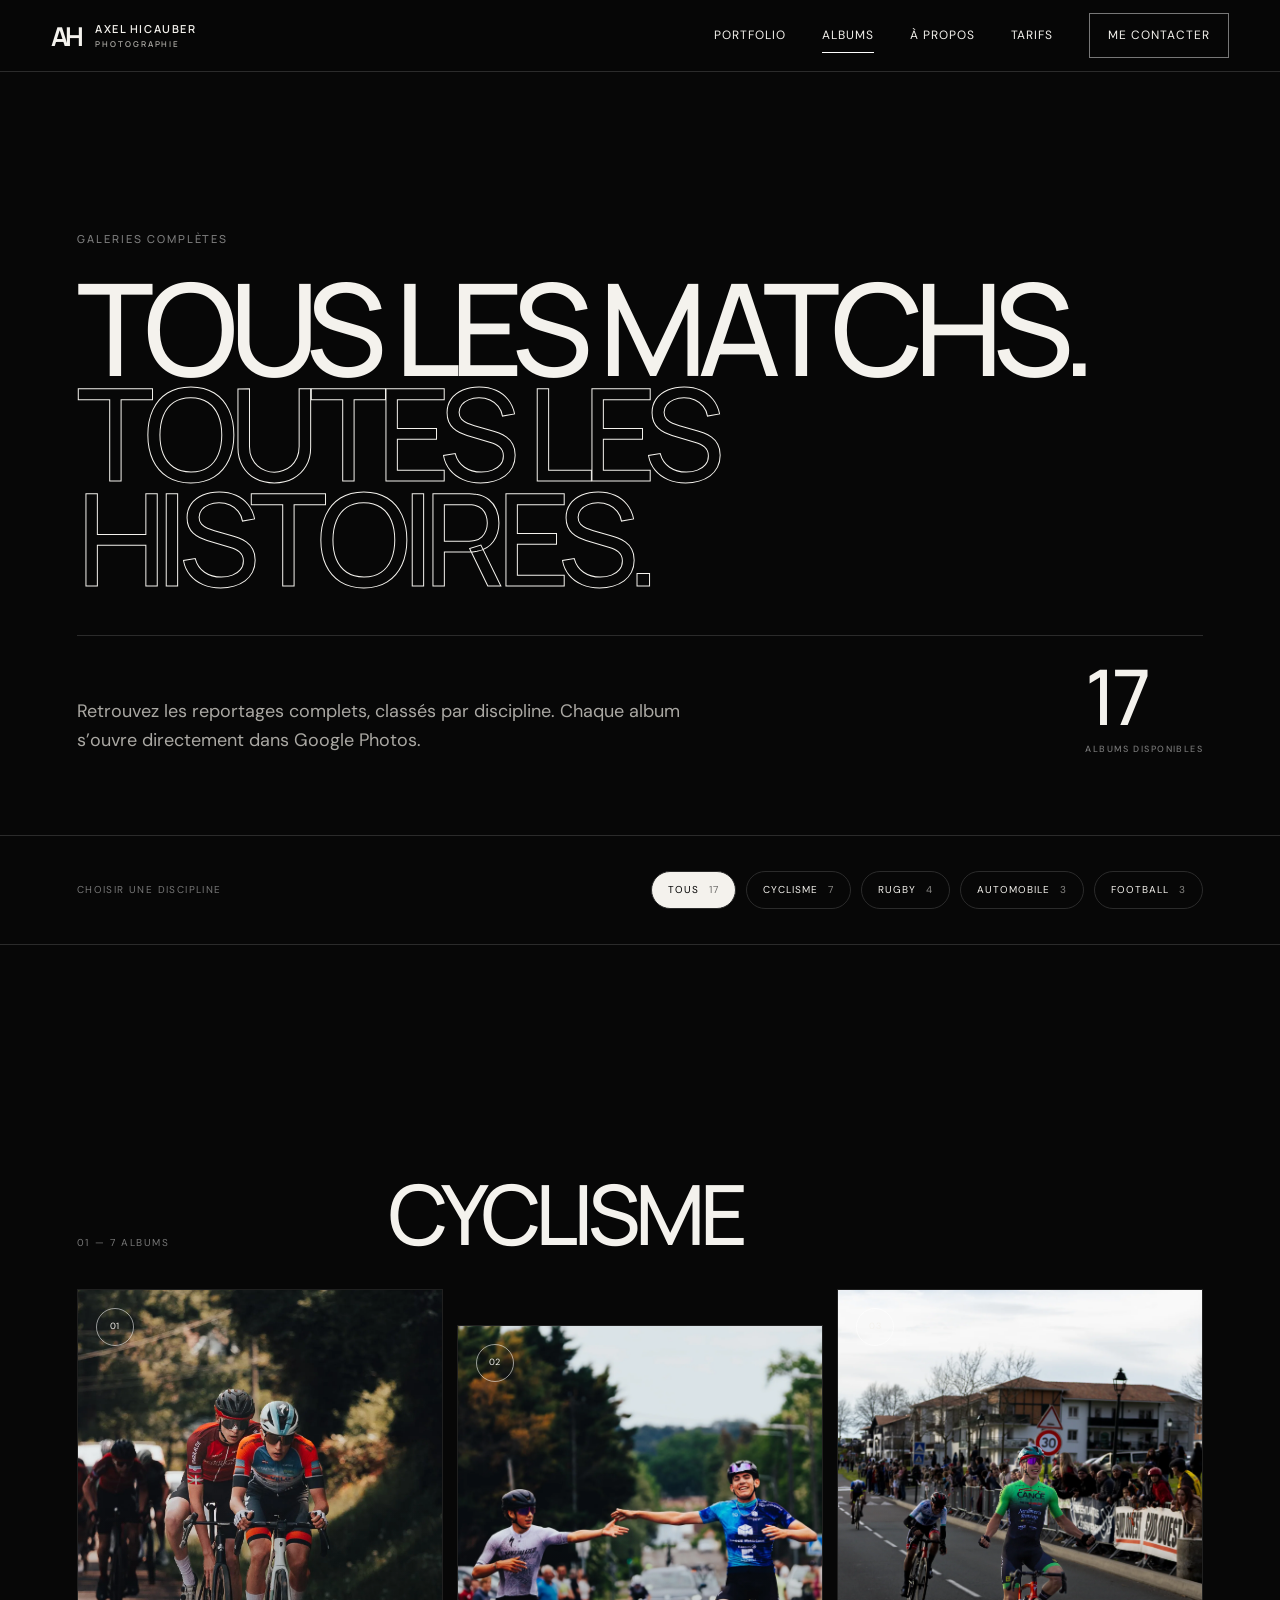
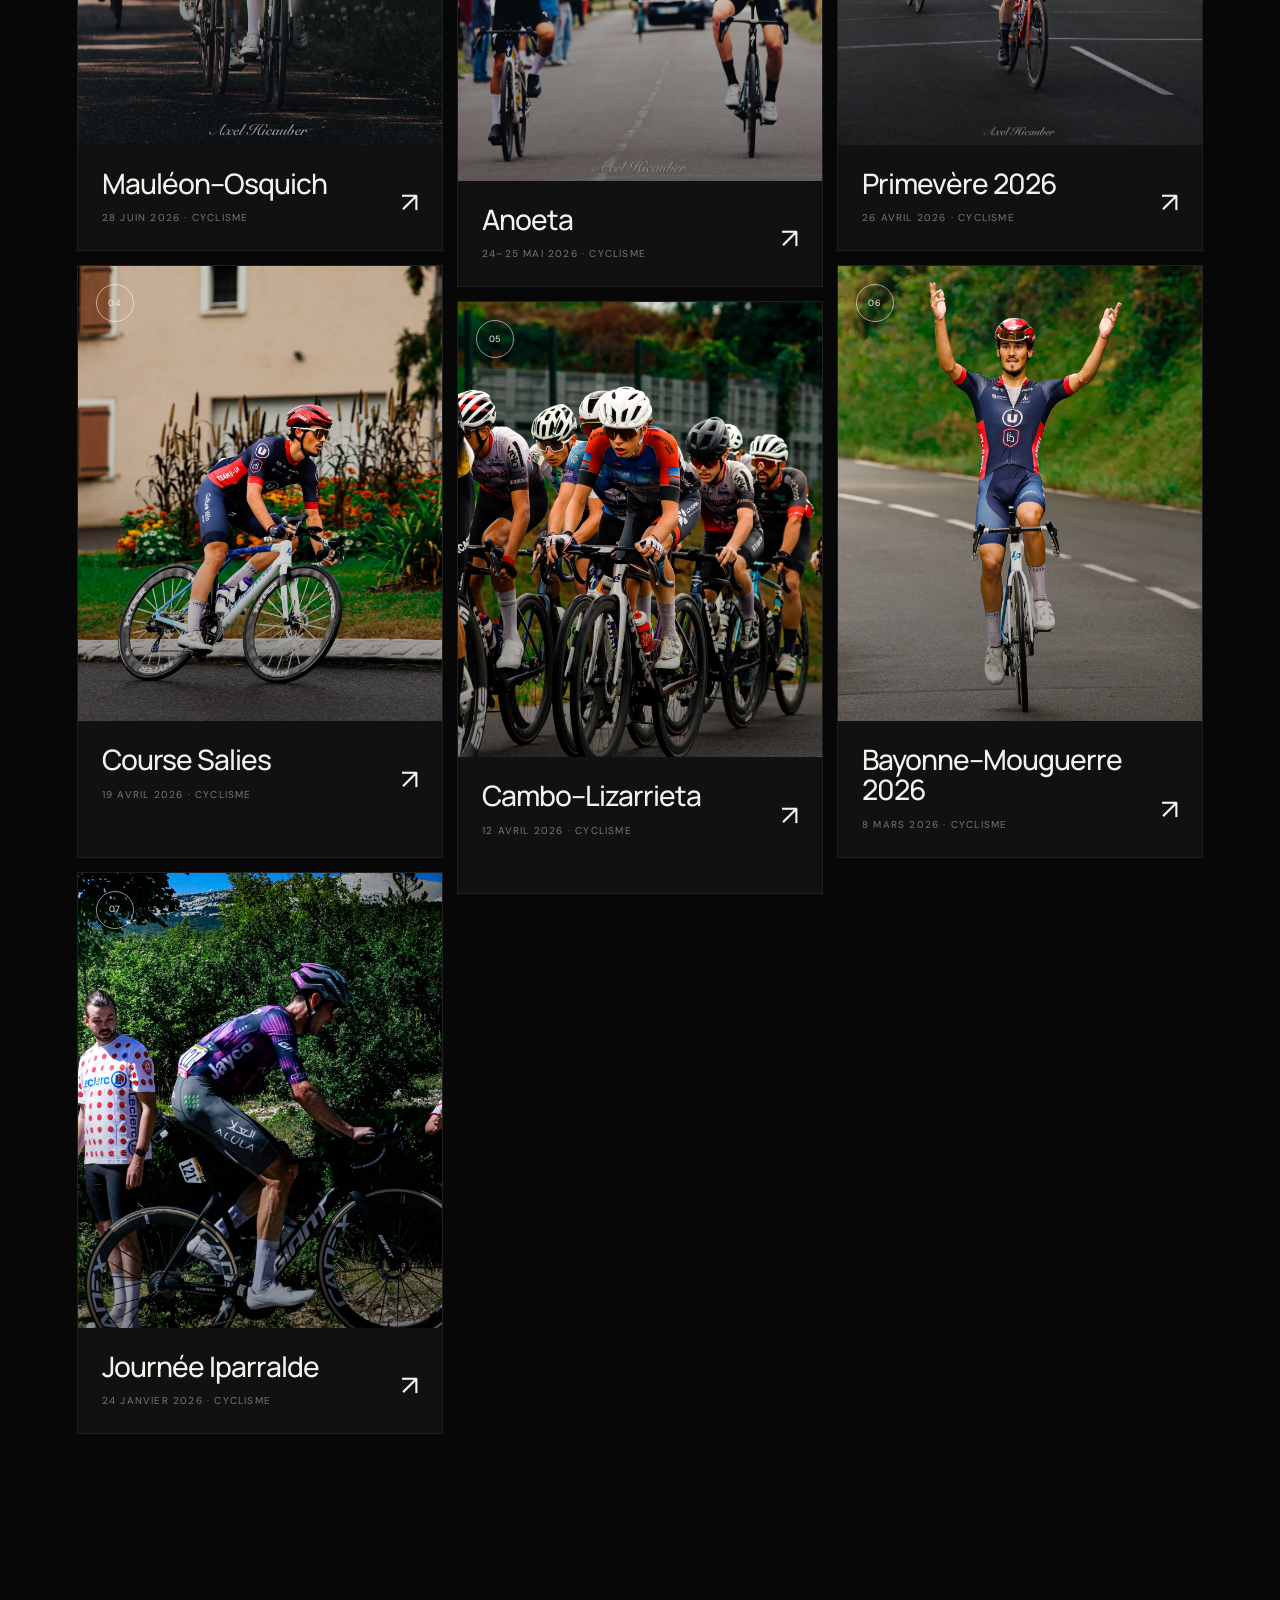
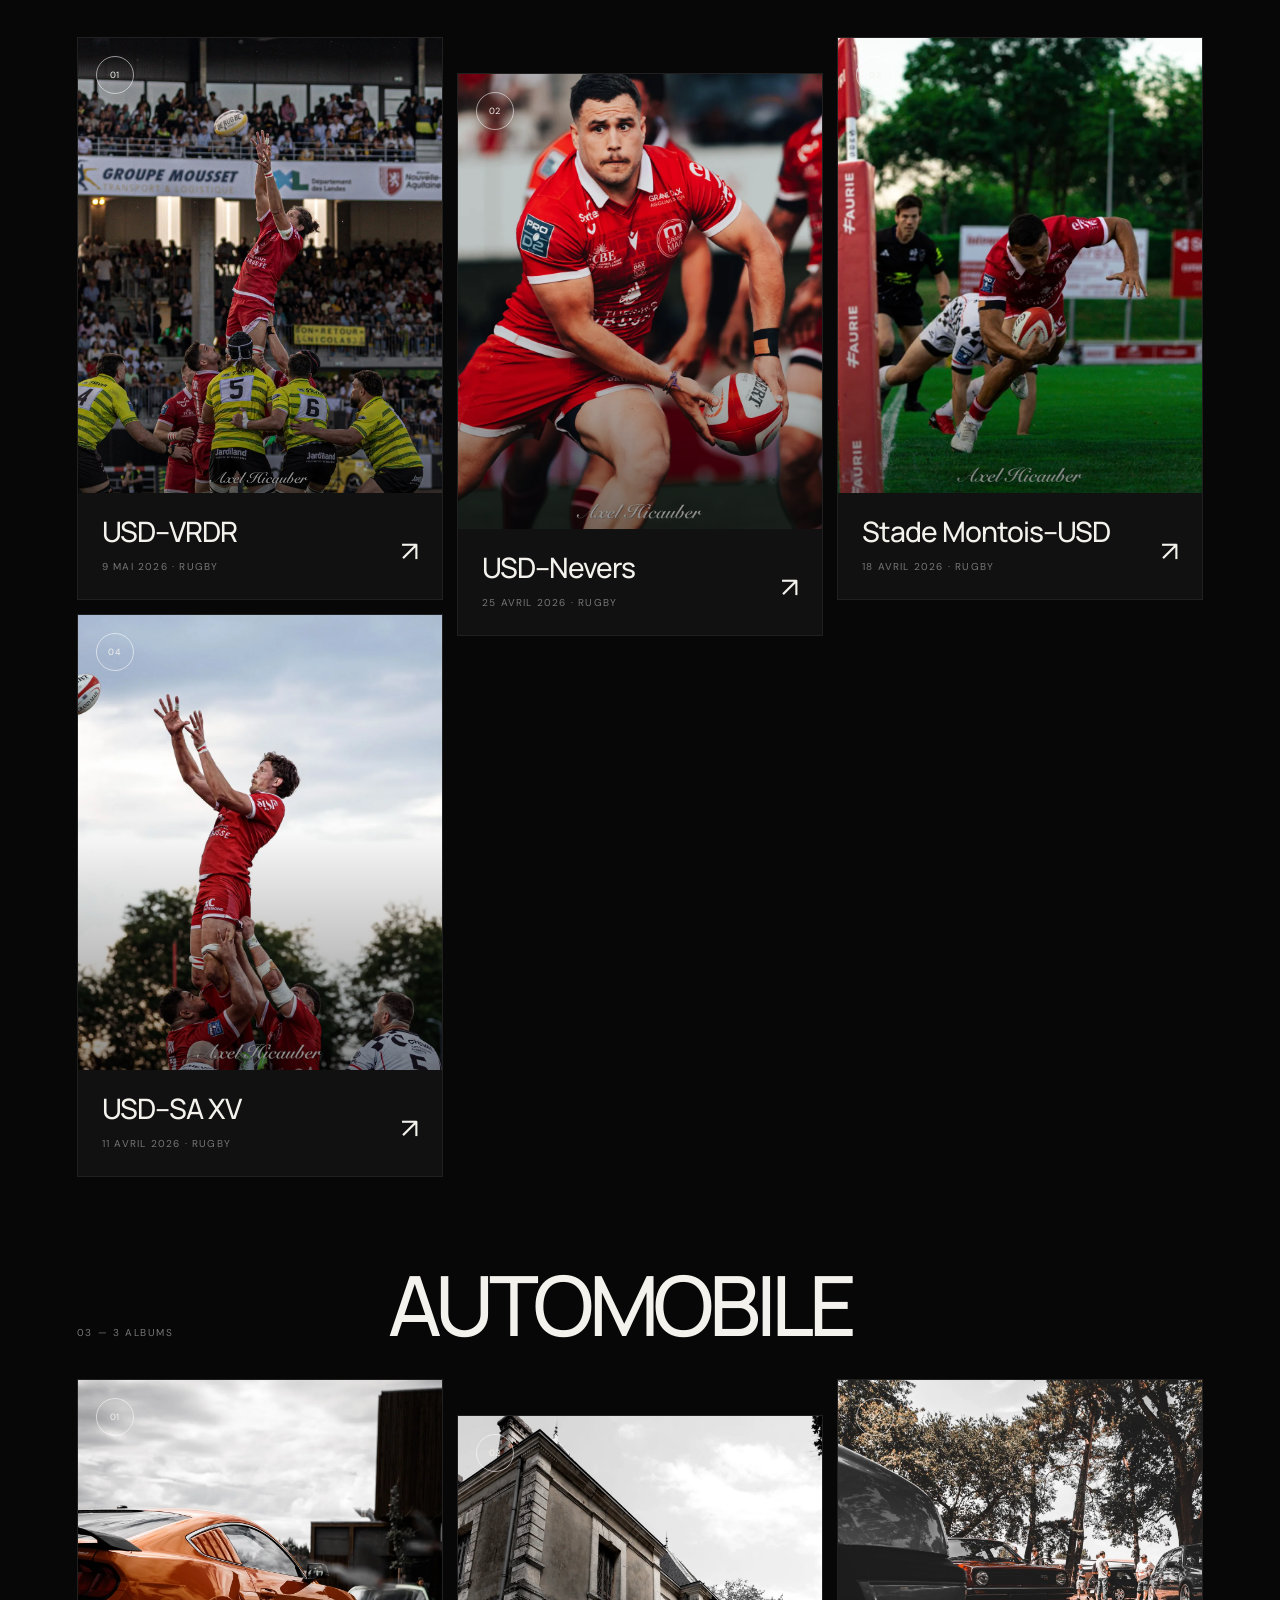
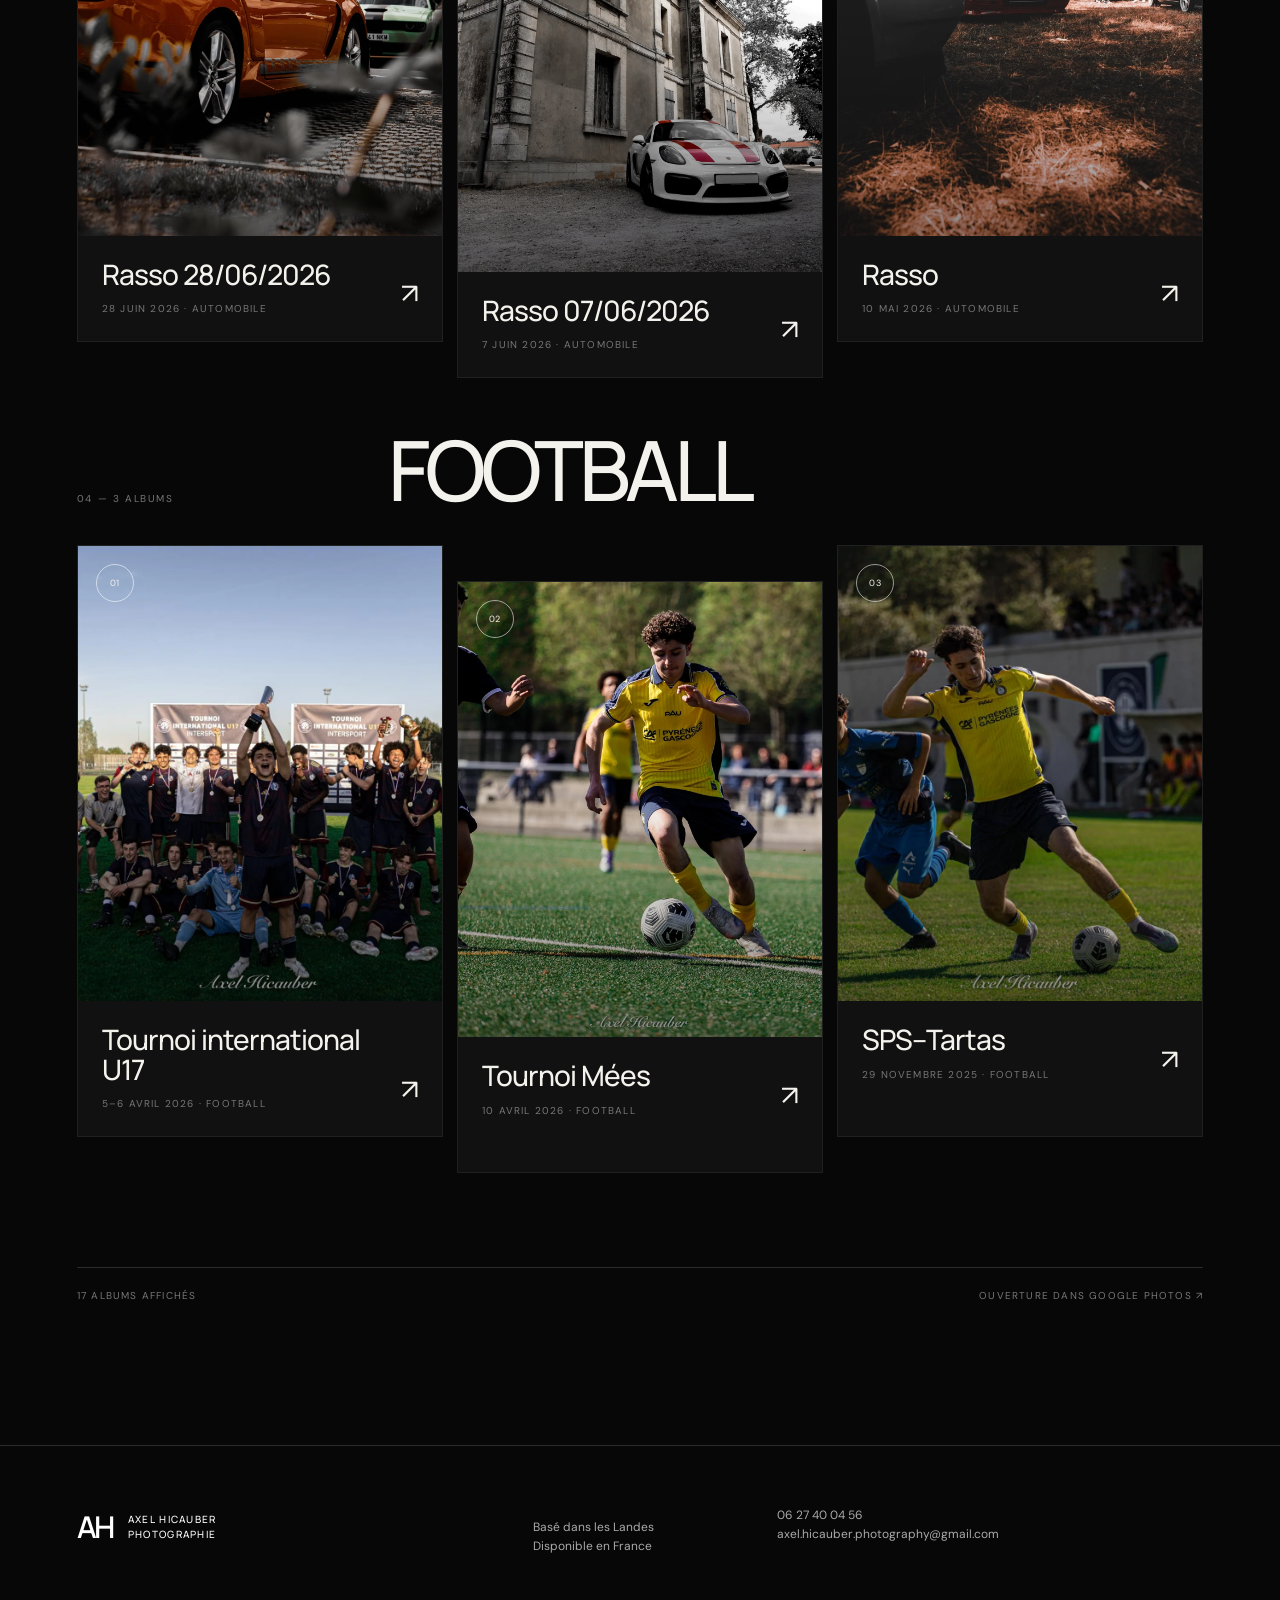
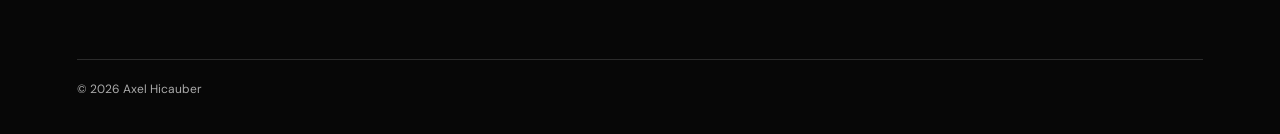
==== albums.html @ 161cf72f "main" ====
<!doctype html><html lang="fr"><head><meta charset="utf-8"><meta name="viewport" content="width=device-width,initial-scale=1"><meta name="description" content="Retrouvez les albums photo sportifs d’Axel Hicauber : cyclisme, rugby, football et automobile."><meta name="theme-color" content="#070707"><title>Albums — Axel Hicauber</title><link rel="preconnect" href="https://fonts.googleapis.com"><link rel="preconnect" href="https://fonts.gstatic.com" crossorigin><link href="https://fonts.googleapis.com/css2?family=DM+Sans:wght@400;500;600&family=Manrope:wght@400;500;600;700&display=swap" rel="stylesheet"><link rel="stylesheet" href="assets/css/style.css"><link rel="stylesheet" href="assets/css/albums.css"><script src="assets/js/main.js" defer></script></head><body><a class="skip-link" href="#main">Aller au contenu</a><header class="site-header solid" data-header><a class="brand" href="index.html" aria-label="Accueil Axel Hicauber"><span class="brand-mark">AH</span><span class="brand-name">Axel Hicauber<small>Photographie</small></span></a><button class="menu-toggle" type="button" aria-expanded="false" aria-controls="site-nav" aria-label="Ouvrir le menu"><span></span><span></span></button><nav id="site-nav" class="site-nav" aria-label="Navigation principale"><a href="index.html">Portfolio</a><a class="active" href="albums.html">Albums</a><a href="apropos.html">À propos</a><a href="tarifs.html">Tarifs</a><a class="nav-cta" href="contact.html">Me contacter</a></nav></header><main id="main" class="inner-page"><header class="albums-hero section"><p class="section-index reveal">Galeries complètes</p><h1 class="reveal">Tous les matchs.<em>Toutes les histoires.</em></h1><div class="albums-hero-bottom reveal"><p>Retrouvez les reportages complets, classés par discipline. Chaque album s’ouvre directement dans Google Photos.</p><div class="albums-total">17<small>albums disponibles</small></div></div></header><section class="album-toolbar section" aria-label="Filtrer les albums"><p>Choisir une discipline</p><div class="album-filters" role="group" aria-label="Sports"><button class="album-filter active" type="button" data-album-filter="all" aria-pressed="true">Tous <span>17</span></button><button class="album-filter" type="button" data-album-filter="cyclisme" aria-pressed="false">Cyclisme <span>7</span></button><button class="album-filter" type="button" data-album-filter="rugby" aria-pressed="false">Rugby <span>4</span></button><button class="album-filter" type="button" data-album-filter="automobile" aria-pressed="false">Automobile <span>3</span></button><button class="album-filter" type="button" data-album-filter="football" aria-pressed="false">Football <span>3</span></button></div></section><div class="section"><section class="album-sport-section" data-album-sport="cyclisme"><header class="album-section-head reveal"><p>01 — 7 albums</p><h2>Cyclisme</h2></header><div class="album-grid"><article class="album-card reveal"><a href="https://photos.app.goo.gl/sw63eHxvZ3jeaWD29" target="_blank" rel="noopener"><div class="album-cover"><img src="assets/images/cyclisme-echappee.webp" alt="Album Mauléon–Osquich" loading="lazy"><span class="album-index">01</span></div><div class="album-content"><div><h3>Mauléon–Osquich</h3><p>28 juin 2026 · Cyclisme</p></div><span class="album-arrow">↗</span></div></a></article><article class="album-card reveal"><a href="https://photos.app.goo.gl/3EftUAM7DSGrq9yJ8" target="_blank" rel="noopener"><div class="album-cover"><img src="assets/images/cyclisme-complicite.webp" alt="Album Anoeta" loading="lazy"><span class="album-index">02</span></div><div class="album-content"><div><h3>Anoeta</h3><p>24–25 mai 2026 · Cyclisme</p></div><span class="album-arrow">↗</span></div></a></article><article class="album-card reveal"><a href="https://photos.app.goo.gl/xz4vmAQBtPtGg1SYA" target="_blank" rel="noopener"><div class="album-cover"><img src="assets/images/cyclisme-victoire.webp" alt="Album Primevère 2026" loading="lazy"><span class="album-index">03</span></div><div class="album-content"><div><h3>Primevère 2026</h3><p>26 avril 2026 · Cyclisme</p></div><span class="album-arrow">↗</span></div></a></article><article class="album-card reveal"><a href="https://photos.app.goo.gl/DNFUiRymXjxx9Dkv9" target="_blank" rel="noopener"><div class="album-cover"><img src="assets/images/cyclisme-course.webp" alt="Album Course Salies" loading="lazy"><span class="album-index">04</span></div><div class="album-content"><div><h3>Course Salies</h3><p>19 avril 2026 · Cyclisme</p></div><span class="album-arrow">↗</span></div></a></article><article class="album-card reveal"><a href="https://photos.app.goo.gl/UQDjJTgS1fLnC4eP8" target="_blank" rel="noopener"><div class="album-cover"><img src="assets/images/cyclisme-peloton.webp" alt="Album Cambo–Lizarrieta" loading="lazy"><span class="album-index">05</span></div><div class="album-content"><div><h3>Cambo–Lizarrieta</h3><p>12 avril 2026 · Cyclisme</p></div><span class="album-arrow">↗</span></div></a></article><article class="album-card reveal"><a href="https://photos.app.goo.gl/VsPYFTEBZU9SSQBHA" target="_blank" rel="noopener"><div class="album-cover"><img src="assets/images/cyclisme-victoire-bras.webp" alt="Album Bayonne–Mouguerre 2026" loading="lazy"><span class="album-index">06</span></div><div class="album-content"><div><h3>Bayonne–Mouguerre 2026</h3><p>8 mars 2026 · Cyclisme</p></div><span class="album-arrow">↗</span></div></a></article><article class="album-card reveal"><a href="https://photos.app.goo.gl/oA83Du4FWE8VG52h8" target="_blank" rel="noopener"><div class="album-cover"><img src="assets/images/cyclisme-ventoux.webp" alt="Album Journée Iparralde" loading="lazy"><span class="album-index">07</span></div><div class="album-content"><div><h3>Journée Iparralde</h3><p>24 janvier 2026 · Cyclisme</p></div><span class="album-arrow">↗</span></div></a></article></div></section><section class="album-sport-section" data-album-sport="rugby"><header class="album-section-head reveal"><p>02 — 4 albums</p><h2>Rugby</h2></header><div class="album-grid"><article class="album-card reveal"><a href="https://photos.app.goo.gl/o8boXst3J7fLovB98" target="_blank" rel="noopener"><div class="album-cover"><img src="assets/images/rugby-touche.webp" alt="Album USD–VRDR" loading="lazy"><span class="album-index">01</span></div><div class="album-content"><div><h3>USD–VRDR</h3><p>9 mai 2026 · Rugby</p></div><span class="album-arrow">↗</span></div></a></article><article class="album-card reveal"><a href="https://photos.app.goo.gl/aN82Y6XgFVeFcaPW7" target="_blank" rel="noopener"><div class="album-cover"><img src="assets/images/rugby-passe.webp" alt="Album USD–Nevers" loading="lazy"><span class="album-index">02</span></div><div class="album-content"><div><h3>USD–Nevers</h3><p>25 avril 2026 · Rugby</p></div><span class="album-arrow">↗</span></div></a></article><article class="album-card reveal"><a href="https://photos.app.goo.gl/taddFqppnfniZa5o6" target="_blank" rel="noopener"><div class="album-cover"><img src="assets/images/rugby-essai.webp" alt="Album Stade Montois–USD" loading="lazy"><span class="album-index">03</span></div><div class="album-content"><div><h3>Stade Montois–USD</h3><p>18 avril 2026 · Rugby</p></div><span class="album-arrow">↗</span></div></a></article><article class="album-card reveal"><a href="https://photos.app.goo.gl/xJnZcmpLmD2WcS4c6" target="_blank" rel="noopener"><div class="album-cover"><img src="assets/images/rugby-touche-ciel.webp" alt="Album USD–SA XV" loading="lazy"><span class="album-index">04</span></div><div class="album-content"><div><h3>USD–SA XV</h3><p>11 avril 2026 · Rugby</p></div><span class="album-arrow">↗</span></div></a></article></div></section><section class="album-sport-section" data-album-sport="automobile"><header class="album-section-head reveal"><p>03 — 3 albums</p><h2>Automobile</h2></header><div class="album-grid"><article class="album-card reveal"><a href="https://photos.app.goo.gl/5XfQXm8oMTWAhWSN8" target="_blank" rel="noopener"><div class="album-cover"><img src="assets/images/auto-mustang-orange.webp" alt="Album Rasso 28/06/2026" loading="lazy"><span class="album-index">01</span></div><div class="album-content"><div><h3>Rasso 28/06/2026</h3><p>28 juin 2026 · Automobile</p></div><span class="album-arrow">↗</span></div></a></article><article class="album-card reveal"><a href="https://photos.app.goo.gl/jwNSJVU5pT7h7iUJ9" target="_blank" rel="noopener"><div class="album-cover"><img src="assets/images/auto-porsche-architecture.webp" alt="Album Rasso 07/06/2026" loading="lazy"><span class="album-index">02</span></div><div class="album-content"><div><h3>Rasso 07/06/2026</h3><p>7 juin 2026 · Automobile</p></div><span class="album-arrow">↗</span></div></a></article><article class="album-card reveal"><a href="https://photos.app.goo.gl/6zja2U3WjKBpDMvw8" target="_blank" rel="noopener"><div class="album-cover"><img src="assets/images/auto-rassemblement.webp" alt="Album Rasso" loading="lazy"><span class="album-index">03</span></div><div class="album-content"><div><h3>Rasso</h3><p>10 mai 2026 · Automobile</p></div><span class="album-arrow">↗</span></div></a></article></div></section><section class="album-sport-section" data-album-sport="football"><header class="album-section-head reveal"><p>04 — 3 albums</p><h2>Football</h2></header><div class="album-grid"><article class="album-card reveal"><a href="https://photos.app.goo.gl/pqy9QkvzdyrrbhAp8" target="_blank" rel="noopener"><div class="album-cover"><img src="assets/images/football-victoire-equipe.webp" alt="Album Tournoi international U17" loading="lazy"><span class="album-index">01</span></div><div class="album-content"><div><h3>Tournoi international U17</h3><p>5–6 avril 2026 · Football</p></div><span class="album-arrow">↗</span></div></a></article><article class="album-card reveal"><a href="https://photos.app.goo.gl/UUEAoyKAG7qC2mMTA" target="_blank" rel="noopener"><div class="album-cover"><img src="assets/images/football-dribble.webp" alt="Album Tournoi Mées" loading="lazy"><span class="album-index">02</span></div><div class="album-content"><div><h3>Tournoi Mées</h3><p>10 avril 2026 · Football</p></div><span class="album-arrow">↗</span></div></a></article><article class="album-card reveal"><a href="https://photos.app.goo.gl/RgNBS5cDc8A5aJXq6" target="_blank" rel="noopener"><div class="album-cover"><img src="assets/images/football-duel.webp" alt="Album SPS–Tartas" loading="lazy"><span class="album-index">03</span></div><div class="album-content"><div><h3>SPS–Tartas</h3><p>29 novembre 2025 · Football</p></div><span class="album-arrow">↗</span></div></a></article></div></section><div class="albums-note"><span data-album-count>17 albums affichés</span><span>Ouverture dans Google Photos ↗</span></div></div></main><footer class="site-footer"><div class="footer-brand">AH<span>Axel Hicauber<br>Photographie</span></div><div><p>Basé dans les Landes<br>Disponible en France</p></div><div><a href="tel:+33627400456">06 27 40 04 56</a><a href="mailto:axel.hicauber.photography@gmail.com">axel.hicauber.photography@gmail.com</a></div><p class="copyright">© <span data-year></span> Axel Hicauber</p></footer><script>(()=>{const filters=[...document.querySelectorAll('[data-album-filter]')],sections=[...document.querySelectorAll('[data-album-sport]')],count=document.querySelector('[data-album-count]'),totals={all:17,cyclisme:7,rugby:4,automobile:3,football:3};filters.forEach(button=>button.addEventListener('click',()=>{const sport=button.dataset.albumFilter;filters.forEach(item=>{const active=item===button;item.classList.toggle('active',active);item.setAttribute('aria-pressed',String(active))});sections.forEach(section=>{section.hidden=sport!=='all'&&section.dataset.albumSport!==sport});count.textContent=totals[sport]+' album'+(totals[sport]>1?'s':'')+' affiché'+(totals[sport]>1?'s':'')}))})()</script></body></html>
---- assets/css/style.css ----
:root{--black:#070707;--panel:#111;--white:#f4f2ed;--muted:#aaa8a3;--line:#2b2b2b;--red:#e62c25;--ease:cubic-bezier(.2,.75,.2,1)}*{box-sizing:border-box}html{scroll-behavior:smooth}body{margin:0;background:var(--black);color:var(--white);font:15px/1.6 "DM Sans",Arial,sans-serif;-webkit-font-smoothing:antialiased}body.menu-open{overflow:hidden}img{display:block;width:100%}a{color:inherit;text-decoration:none}button,input,textarea,select{font:inherit}button{color:inherit}.skip-link{position:fixed;top:-100px;left:20px;z-index:200;background:#fff;color:#000;padding:10px 15px}.skip-link:focus{top:15px}.site-header{position:fixed;z-index:100;top:0;left:0;width:100%;height:92px;padding:0 clamp(24px,4vw,72px);display:flex;align-items:center;justify-content:space-between;border-bottom:1px solid transparent;transition:.4s var(--ease)}.site-header.scrolled,.site-header.solid{height:72px;background:rgba(7,7,7,.9);border-color:var(--line);backdrop-filter:blur(16px)}.brand{display:flex;align-items:center;gap:14px;position:relative;z-index:102}.brand-mark{font:700 26px/1 "Manrope",Arial;letter-spacing:-3px}.brand-name{font:600 11px/1.1 "Manrope",Arial;letter-spacing:.14em;text-transform:uppercase}.brand-name small{display:block;color:var(--muted);font-size:8px;letter-spacing:.24em;margin-top:5px}.site-nav{display:flex;align-items:center;gap:36px}.site-nav a{font-size:12px;letter-spacing:.08em;text-transform:uppercase;position:relative}.site-nav a:not(.nav-cta):after{content:"";position:absolute;left:0;right:100%;bottom:-8px;height:1px;background:#fff;transition:.3s}.site-nav a:hover:after,.site-nav a.active:after{right:0}.nav-cta{border:1px solid #777;padding:12px 18px;transition:.3s}.nav-cta:hover{background:var(--white);color:#000;border-color:var(--white)}.menu-toggle{display:none;border:0;background:none;width:34px;height:34px;padding:5px;position:relative;z-index:102}.menu-toggle span{display:block;width:24px;height:1px;background:#fff;margin:7px 0;transition:.3s}.hero{height:100svh;min-height:680px;position:relative;overflow:hidden}.hero-media,.statement>img{position:absolute;inset:0;height:100%;object-fit:cover}.hero-media{object-position:center 38%;animation:heroZoom 12s var(--ease) both}@keyframes heroZoom{from{transform:scale(1.05)}to{transform:scale(1)}}.hero-shade{position:absolute;inset:0;background:linear-gradient(90deg,rgba(0,0,0,.76),rgba(0,0,0,.08) 72%),linear-gradient(0deg,rgba(0,0,0,.72),transparent 55%)}.hero-content{position:relative;z-index:2;height:100%;max-width:1600px;margin:auto;padding:24vh clamp(24px,6vw,100px) 8vh;display:flex;flex-direction:column}.eyebrow,.section-index{font:500 11px/1.2 "Manrope",Arial;letter-spacing:.18em;text-transform:uppercase}.eyebrow{color:#ddd}.hero h1,.page-hero h1,.contact-intro h1{font:500 clamp(58px,8.5vw,138px)/.84 "Manrope",Arial;letter-spacing:-.07em;margin:32px 0 0;text-transform:uppercase}h1 em{font-style:normal;color:transparent;-webkit-text-stroke:1px var(--white)}.hero-bottom{display:flex;justify-content:space-between;align-items:flex-end;margin-top:auto;border-top:1px solid rgba(255,255,255,.4);padding-top:18px}.hero-bottom p{margin:0;font-size:12px;letter-spacing:.1em;text-transform:uppercase}.text-link{font-size:12px;text-transform:uppercase;letter-spacing:.1em}.text-link span{font-size:20px;margin-left:14px}.scroll-cue{position:absolute;z-index:2;right:clamp(24px,4vw,72px);bottom:36px;writing-mode:vertical-rl;font-size:9px;letter-spacing:.18em;text-transform:uppercase;display:flex;gap:10px;align-items:center}.scroll-cue span{width:1px;height:48px;background:#fff}.section{padding:clamp(90px,11vw,180px) clamp(24px,6vw,100px);max-width:1800px;margin:0 auto}.section-index{color:#7d7d7d;margin:0}.intro{display:grid;grid-template-columns:1fr 3fr;gap:50px}.intro-copy{max-width:1050px}.display{font:500 clamp(42px,6.5vw,100px)/.98 "Manrope",Arial;letter-spacing:-.06em;margin:0}.lead{font-size:clamp(18px,2vw,28px);line-height:1.4;color:#c4c2bd;max-width:780px}.intro .lead{margin:55px 0 0 35%}.portfolio{padding-top:60px}.section-head{display:flex;justify-content:space-between;align-items:flex-end;margin-bottom:70px}.section-head .display{margin-top:25px}.filters{display:flex;gap:10px;flex-wrap:wrap;justify-content:flex-end}.filter{border:1px solid var(--line);background:transparent;padding:10px 16px;border-radius:50px;font-size:11px;text-transform:uppercase;letter-spacing:.1em;cursor:pointer;transition:.3s}.filter small{opacity:.55;margin-left:6px}.filter:hover,.filter.active{background:var(--white);color:#000}.gallery-grid{display:grid;grid-template-columns:repeat(12,1fr);grid-auto-rows:14vw;grid-auto-flow:dense;gap:12px}.gallery-item{grid-column:span 4;grid-row:span 2;position:relative;padding:0;border:0;background:#111;overflow:hidden;cursor:zoom-in;min-height:260px;transition:opacity .35s,transform .5s}.gallery-item.wide{grid-column:span 8}.gallery-item.tall{grid-row:span 3}.gallery-item[hidden]{display:none}.gallery-item img{height:100%;object-fit:cover;transition:transform .8s var(--ease),filter .6s}.gallery-item:hover img{transform:scale(1.035);filter:brightness(.72)}.gallery-caption{position:absolute;left:0;right:0;bottom:0;padding:45px 24px 20px;display:flex;justify-content:space-between;align-items:end;background:linear-gradient(transparent,rgba(0,0,0,.84));opacity:0;transform:translateY(8px);transition:.35s}.gallery-item:hover .gallery-caption{opacity:1;transform:none}.gallery-caption b{font:500 17px "Manrope",Arial}.gallery-caption small{text-transform:uppercase;letter-spacing:.12em}.gallery-count{display:flex;justify-content:space-between;border-top:1px solid var(--line);padding-top:18px;margin-top:32px;color:#777;font-size:11px;text-transform:uppercase;letter-spacing:.12em}.statement{height:90vh;min-height:620px;position:relative;margin-top:80px;display:flex;align-items:flex-end;padding:clamp(24px,7vw,110px)}.statement-overlay{position:absolute;inset:0;background:linear-gradient(0deg,rgba(0,0,0,.8),transparent 70%)}.statement-copy{position:relative}.statement-copy h2{font:500 clamp(48px,7vw,116px)/.94 "Manrope",Arial;letter-spacing:-.06em;margin:20px 0 0}.cta-band{display:flex;justify-content:space-between;align-items:flex-end;gap:50px}.cta-band .display{margin-top:30px}.circle-link{flex:0 0 clamp(170px,16vw,260px);height:clamp(170px,16vw,260px);border:1px solid #4a4a4a;border-radius:50%;display:flex;justify-content:center;align-items:center;gap:24px;font-size:12px;text-transform:uppercase;letter-spacing:.12em;transition:.5s var(--ease)}.circle-link b{font-size:25px;font-weight:400}.circle-link:hover{background:var(--red);border-color:var(--red);transform:rotate(5deg)}.site-footer{border-top:1px solid var(--line);padding:60px clamp(24px,6vw,100px) 35px;display:grid;grid-template-columns:2fr 1fr 2fr;gap:30px;align-items:start;color:#aaa;font-size:12px}.footer-brand{font:600 30px "Manrope",Arial;color:#fff;display:flex;gap:16px;align-items:center;letter-spacing:-3px}.footer-brand span{font:500 10px/1.5 "Manrope",Arial;letter-spacing:.13em;text-transform:uppercase}.site-footer div:nth-child(3){display:flex;flex-direction:column;align-items:flex-start}.site-footer a:hover{color:#fff}.copyright{grid-column:1/-1;margin:60px 0 0;padding-top:20px;border-top:1px solid var(--line)}.lightbox{position:fixed;inset:0;width:100%;height:100%;max-width:none;max-height:none;border:0;padding:0;background:rgba(0,0,0,.97);color:#fff}.lightbox[open]{display:grid;grid-template-columns:80px 1fr 80px;align-items:center}.lightbox::backdrop{background:#000}.lightbox figure{height:100%;margin:0;display:flex;flex-direction:column;justify-content:center;align-items:center;padding:45px 0}.lightbox img{max-width:100%;max-height:calc(100vh - 130px);width:auto;height:auto;object-fit:contain}.lightbox figcaption{width:100%;display:flex;justify-content:space-between;padding-top:14px;font-size:12px}.lightbox figcaption b{font-size:16px}.lightbox-close{position:absolute;top:22px;right:25px;z-index:2;background:none;border:0;font-size:36px;cursor:pointer}.lightbox-nav{background:none;border:0;font-size:30px;cursor:pointer;height:100%}.inner-page{padding-top:72px}.page-hero{padding-top:clamp(130px,15vw,230px);padding-bottom:100px}.page-hero h1,.contact-intro h1{margin-top:35px}.page-intro{font-size:20px;color:var(--muted);max-width:600px;margin:45px 0 0 50%}.about-grid{padding-top:20px;display:grid;grid-template-columns:minmax(300px,.9fr) 1.2fr;gap:clamp(50px,9vw,150px);align-items:center}.about-image{position:relative}.about-image:after{content:"";position:absolute;inset:18px;border:1px solid rgba(255,255,255,.18);border-radius:50%}.about-image img{aspect-ratio:1;object-fit:cover}.about-copy .display{font-size:clamp(38px,5vw,75px);margin:28px 0 48px}.about-copy>p:last-child{color:var(--muted);max-width:670px;font-size:17px}.values{display:grid;grid-template-columns:repeat(3,1fr);gap:1px;background:var(--line);padding:1px;max-width:1600px;margin-bottom:100px}.values article{background:var(--panel);padding:50px 42px;min-height:330px}.values span{color:#777;font-size:11px}.values h3{font:500 32px "Manrope",Arial;margin:80px 0 20px}.values p{color:var(--muted)}.pricing{padding-top:20px;display:grid;grid-template-columns:repeat(3,1fr);gap:12px}.price-card{background:#111;padding:42px;min-height:680px;display:flex;flex-direction:column;border:1px solid #202020}.price-card.featured{background:var(--white);color:#111}.price-card>div{display:flex;justify-content:space-between;color:#777;font-size:11px;text-transform:uppercase;letter-spacing:.12em}.price-card h2{font:500 clamp(30px,3vw,48px)/1.05 "Manrope",Arial;letter-spacing:-.04em;margin:70px 0 55px}.price-card ul{list-style:none;padding:0;margin:0;color:#999}.price-card li{padding:12px 0;border-bottom:1px solid #292929}.price-card.featured ul{color:#555}.price-card.featured li{border-color:#ccc}.price{font:500 20px "Manrope",Arial;margin:auto 0 25px}.price small{font:400 10px "DM Sans",Arial;display:block;color:#777;margin-top:7px;text-transform:uppercase;letter-spacing:.1em}.button{display:flex;justify-content:center;align-items:center;min-height:52px;border:1px solid #444;background:none;color:inherit;text-transform:uppercase;letter-spacing:.12em;font-size:11px;cursor:pointer;transition:.3s}.button:hover,.button.light{background:var(--white);color:#000;border-color:var(--white)}.button.light:hover{background:#111;color:#fff}.faq{max-width:1100px}.faq .section-index{margin-bottom:45px}.faq details{border-top:1px solid var(--line)}.faq details:last-child{border-bottom:1px solid var(--line)}.faq summary{list-style:none;padding:28px 0;cursor:pointer;font:500 18px "Manrope",Arial;display:flex;justify-content:space-between}.faq summary::-webkit-details-marker{display:none}.faq summary span{font-size:24px;transition:.3s}.faq details[open] summary span{transform:rotate(45deg)}.faq details p{color:var(--muted);max-width:680px;padding:0 0 28px;margin:0}.contact-layout{min-height:calc(100vh - 72px);padding-top:clamp(120px,13vw,190px);display:grid;grid-template-columns:1fr 1fr;gap:clamp(50px,8vw,130px)}.contact-intro h1{font-size:clamp(55px,6.5vw,104px)}.contact-intro .lead{font-size:19px;margin:45px 0}.contact-direct{display:flex;gap:50px;flex-wrap:wrap;margin-top:70px}.contact-direct a{font:500 15px "Manrope",Arial}.contact-direct small{display:block;color:#777;font:500 9px "DM Sans",Arial;text-transform:uppercase;letter-spacing:.15em;margin-bottom:8px}.contact-form{padding-top:30px}.field-row{display:grid;grid-template-columns:1fr 1fr;gap:24px}.contact-form label{display:block;font-size:10px;text-transform:uppercase;letter-spacing:.14em;color:#aaa;margin-bottom:28px}.contact-form input,.contact-form textarea,.contact-form select{width:100%;border:0;border-bottom:1px solid #444;background:transparent;color:#fff;border-radius:0;padding:12px 0;outline:0;text-transform:none;letter-spacing:0;transition:.3s}.contact-form textarea{resize:vertical}.contact-form select{appearance:none}.contact-form option{background:#111}.contact-form input:focus,.contact-form textarea:focus,.contact-form select:focus{border-color:#fff}.contact-form .consent{display:flex;align-items:flex-start;gap:12px;text-transform:none;letter-spacing:0;line-height:1.5}.consent input{width:16px;height:16px;flex:none;accent-color:var(--red)}.submit{width:100%;background:var(--red);border-color:var(--red);color:#fff;justify-content:space-between;padding:0 22px}.submit:hover{background:#fff;color:#000}.form-note,.form-status{font-size:11px;color:#777}.form-status{color:#fff}.reveal{opacity:0;transform:translateY(26px);transition:opacity .85s var(--ease),transform .85s var(--ease)}.reveal.visible{opacity:1;transform:none}@media(max-width:1000px){.menu-toggle{display:block}.site-nav{position:fixed;inset:0;background:#080808;display:flex;flex-direction:column;justify-content:center;align-items:flex-start;padding:15vw;gap:30px;transform:translateX(100%);transition:.5s var(--ease)}.site-nav a{font:500 8vw/1 "Manrope",Arial;letter-spacing:-.04em;text-transform:none}.site-nav .nav-cta{border:0;padding:0}.menu-open .site-nav{transform:none}.menu-open .menu-toggle span:first-child{transform:translateY(4px) rotate(45deg)}.menu-open .menu-toggle span:last-child{transform:translateY(-4px) rotate(-45deg)}.gallery-grid{grid-auto-rows:22vw}.intro .lead{margin-left:15%}.pricing{grid-template-columns:1fr}.price-card{min-height:620px}.contact-layout{grid-template-columns:1fr}.contact-intro{max-width:760px}}@media(max-width:700px){.site-header{height:72px}.brand-name{display:none}.hero{min-height:620px}.hero-media{object-position:53% center}.hero-shade{background:linear-gradient(0deg,rgba(0,0,0,.84),rgba(0,0,0,.15) 75%)}.hero-content{padding-top:28vh}.hero h1{font-size:clamp(48px,16vw,78px);line-height:.9}.hero-bottom{align-items:flex-start;gap:20px;flex-direction:column}.scroll-cue{display:none}.section{padding:90px 22px}.intro{grid-template-columns:1fr;gap:35px}.intro .lead{margin:35px 0 0}.section-head{align-items:flex-start;flex-direction:column;gap:35px}.filters{justify-content:flex-start}.filter{padding:9px 12px;font-size:9px}.gallery-grid{grid-template-columns:1fr;grid-auto-rows:auto;gap:10px}.gallery-item,.gallery-item.wide,.gallery-item.tall{grid-column:auto;grid-row:auto;aspect-ratio:4/5;min-height:0}.gallery-item.wide{aspect-ratio:4/3}.gallery-caption{opacity:1;transform:none;padding:40px 16px 15px}.statement{height:75vh;min-height:520px;padding:30px 22px}.statement>img{object-position:62% center}.cta-band{align-items:flex-start;flex-direction:column}.circle-link{align-self:flex-end}.site-footer{grid-template-columns:1fr;gap:28px}.site-footer div:nth-child(3){word-break:break-all}.copyright{margin-top:20px}.lightbox[open]{grid-template-columns:48px 1fr 48px}.lightbox figure{padding:60px 0 35px}.lightbox figcaption{flex-direction:column;gap:4px}.page-hero{padding-top:110px}.page-hero h1,.contact-intro h1{font-size:clamp(48px,14vw,75px);line-height:.92}.page-intro{margin:35px 0 0}.about-grid{grid-template-columns:1fr}.about-copy .display{margin-bottom:30px}.values{grid-template-columns:1fr;margin:0 22px 90px}.values article{min-height:260px}.values h3{margin-top:55px}.pricing{padding-top:0}.price-card{padding:30px 24px;min-height:610px}.field-row{grid-template-columns:1fr}.contact-direct{gap:25px;flex-direction:column}.contact-form{padding-top:0}}@media(prefers-reduced-motion:reduce){html{scroll-behavior:auto}.hero-media{animation:none}.reveal{opacity:1;transform:none;transition:none}}
---- assets/css/albums.css ----
.albums-hero{min-height:72vh;display:flex;flex-direction:column;justify-content:flex-end;padding-top:160px;padding-bottom:80px}.albums-hero h1{font:500 clamp(62px,10vw,156px)/.82 "Manrope",Arial;letter-spacing:-.075em;text-transform:uppercase;margin:30px 0 45px}.albums-hero h1 em{display:block;font-style:normal;color:transparent;-webkit-text-stroke:1px var(--white)}.albums-hero-bottom{display:flex;justify-content:space-between;align-items:end;gap:40px;border-top:1px solid var(--line);padding-top:22px}.albums-hero-bottom p{max-width:620px;margin:0;color:var(--muted);font-size:18px}.albums-total{font:500 clamp(45px,6vw,90px)/1 "Manrope",Arial;letter-spacing:-.06em}.albums-total small{display:block;font:500 9px "DM Sans",Arial;letter-spacing:.16em;text-transform:uppercase;color:#777;margin-top:8px}.album-toolbar{display:flex;justify-content:space-between;align-items:center;gap:30px;padding-top:35px;padding-bottom:35px;border-top:1px solid var(--line);border-bottom:1px solid var(--line)}.album-toolbar p{margin:0;color:#777;font-size:10px;text-transform:uppercase;letter-spacing:.14em}.album-filters{display:flex;gap:10px;flex-wrap:wrap}.album-filter{border:1px solid var(--line);background:transparent;padding:10px 16px;border-radius:50px;font-size:10px;text-transform:uppercase;letter-spacing:.1em;cursor:pointer;transition:.3s}.album-filter span{opacity:.55;margin-left:6px}.album-filter:hover,.album-filter.active{background:var(--white);color:#000}.album-sport-section{padding-top:90px}.album-sport-section[hidden]{display:none}.album-section-head{display:grid;grid-template-columns:1fr 3fr;gap:40px;align-items:end;margin-bottom:38px}.album-section-head p{margin:0;color:#777;font-size:10px;text-transform:uppercase;letter-spacing:.16em}.album-section-head h2{font:500 clamp(45px,6.5vw,100px)/.9 "Manrope",Arial;letter-spacing:-.065em;text-transform:uppercase;margin:0}.album-grid{display:grid;grid-template-columns:repeat(12,1fr);gap:14px}.album-card{grid-column:span 4;position:relative;min-height:520px;overflow:hidden;background:#111;border:1px solid #202020}.album-card:nth-child(3n+2){transform:translateY(36px)}.album-card a{height:100%;display:flex;flex-direction:column}.album-cover{position:relative;overflow:hidden;aspect-ratio:4/5}.album-cover:after{content:"";position:absolute;inset:0;background:linear-gradient(0deg,rgba(0,0,0,.45),transparent 55%)}.album-cover img{height:100%;object-fit:cover;transition:transform .8s var(--ease),filter .6s}.album-card:hover .album-cover img{transform:scale(1.04);filter:brightness(.78)}.album-index{position:absolute;z-index:2;top:18px;left:18px;width:38px;height:38px;border:1px solid rgba(255,255,255,.55);border-radius:50%;display:grid;place-items:center;font-size:9px;letter-spacing:.08em}.album-content{display:grid;grid-template-columns:1fr auto;gap:18px;align-items:end;padding:24px}.album-content h3{font:500 clamp(22px,2.2vw,34px)/1.05 "Manrope",Arial;letter-spacing:-.035em;margin:0 0 12px}.album-content p{margin:0;color:#777;font-size:10px;text-transform:uppercase;letter-spacing:.12em}.album-arrow{font-size:28px;font-weight:400;transition:transform .3s}.album-card:hover .album-arrow{transform:translate(4px,-4px)}.albums-note{display:flex;justify-content:space-between;gap:25px;border-top:1px solid var(--line);margin-top:130px;padding-top:20px;color:#777;font-size:10px;text-transform:uppercase;letter-spacing:.12em}@media(max-width:1000px){.album-card{grid-column:span 6}.album-card:nth-child(3n+2){transform:none}.album-card:nth-child(even){transform:translateY(30px)}}@media(max-width:700px){.albums-hero{min-height:78vh;padding-top:120px;padding-bottom:55px}.albums-hero h1{font-size:clamp(55px,17vw,82px)}.albums-hero-bottom{align-items:flex-start;flex-direction:column}.album-toolbar{align-items:flex-start;flex-direction:column}.album-filters{gap:7px}.album-filter{padding:9px 11px;font-size:8px}.album-section-head{grid-template-columns:1fr;gap:18px}.album-sport-section{padding-top:70px}.album-grid{grid-template-columns:1fr}.album-card{grid-column:auto;min-height:0}.album-card:nth-child(even){transform:none}.album-cover{aspect-ratio:4/5}.album-content{padding:20px}.albums-note{margin-top:80px;flex-direction:column}}
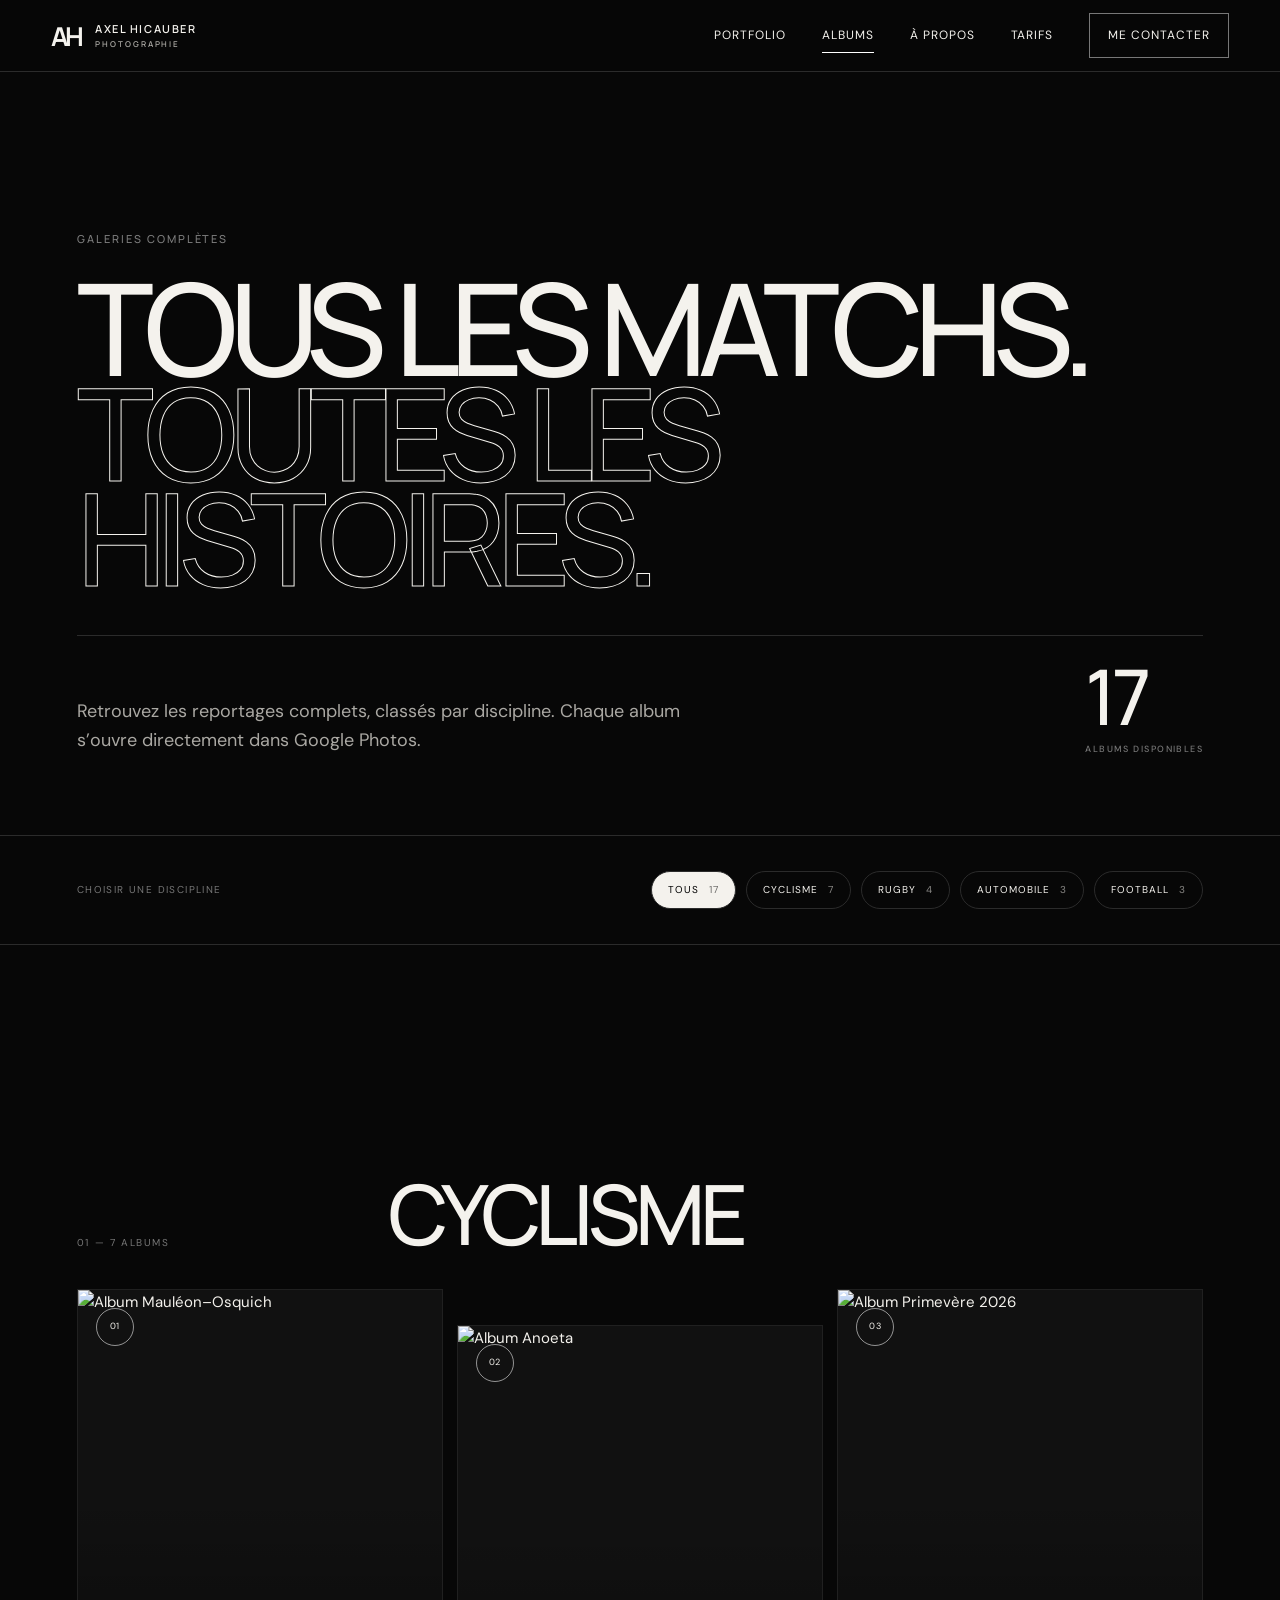
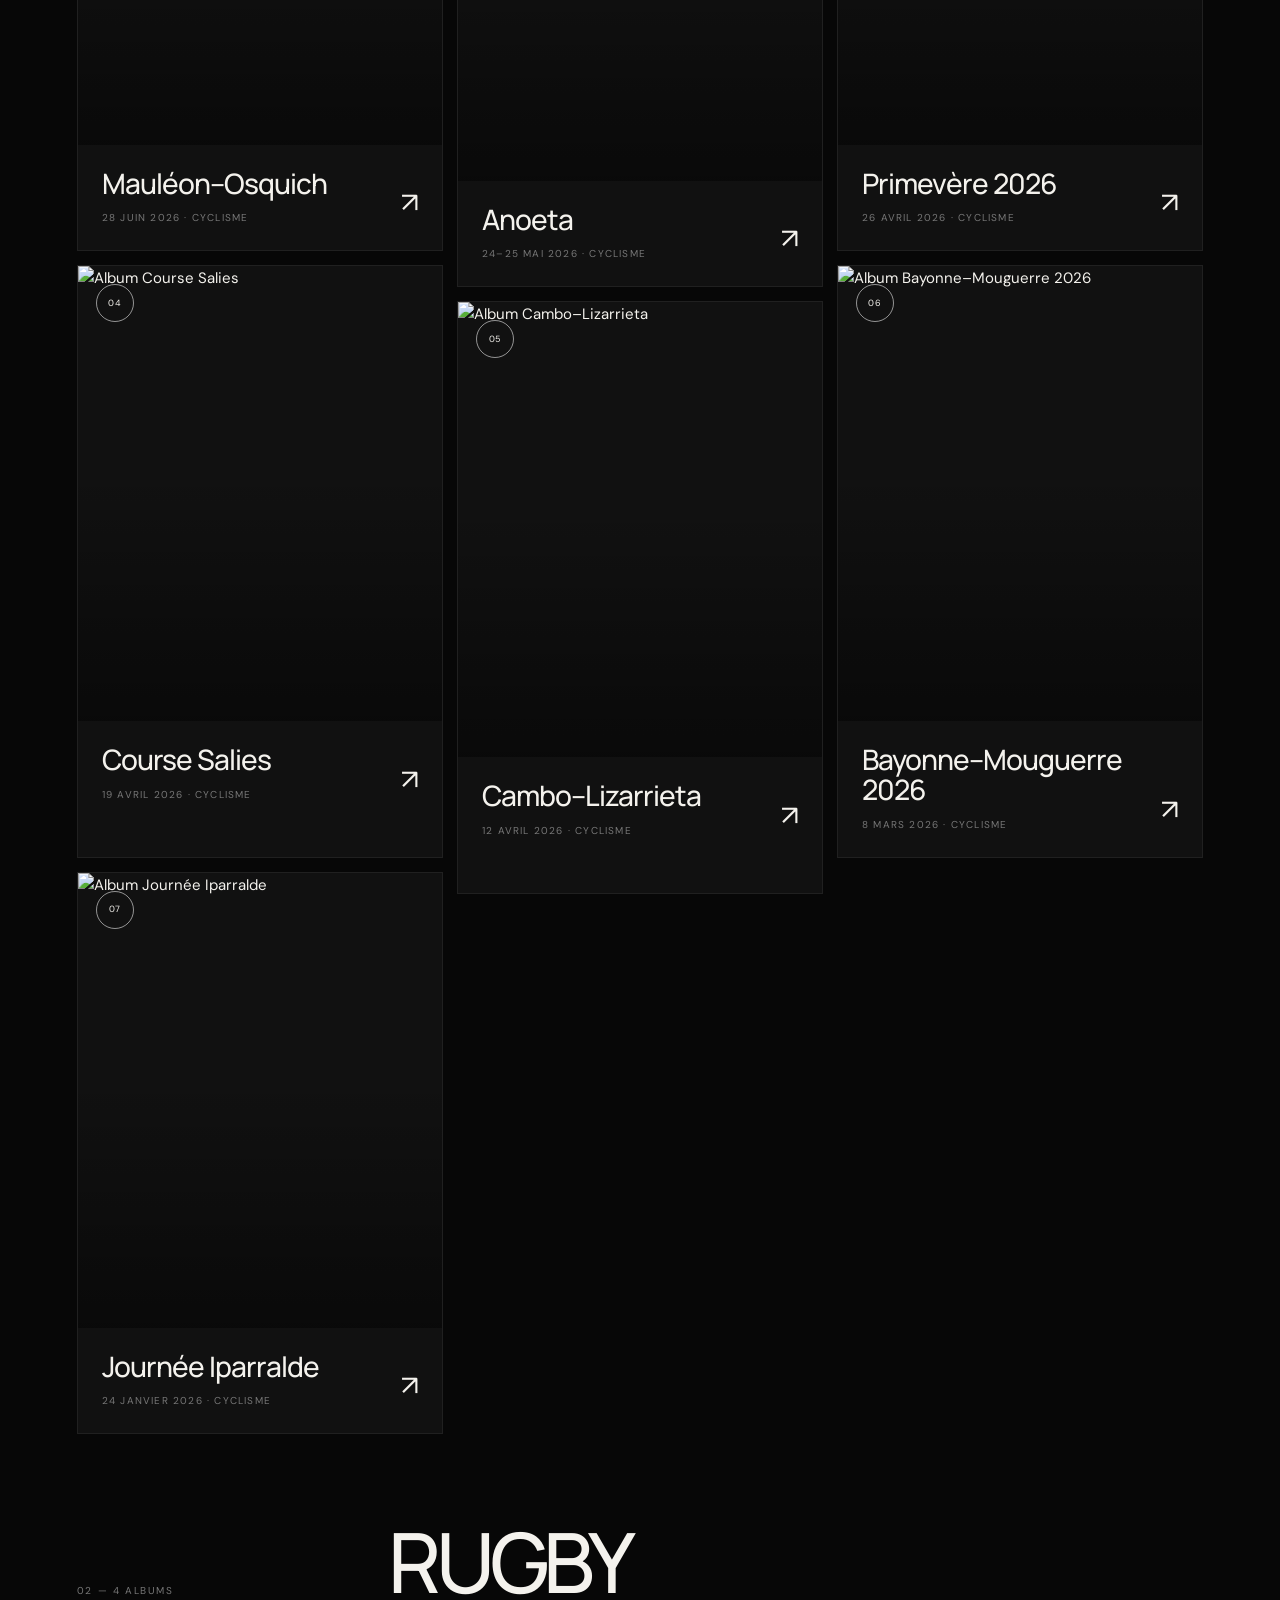
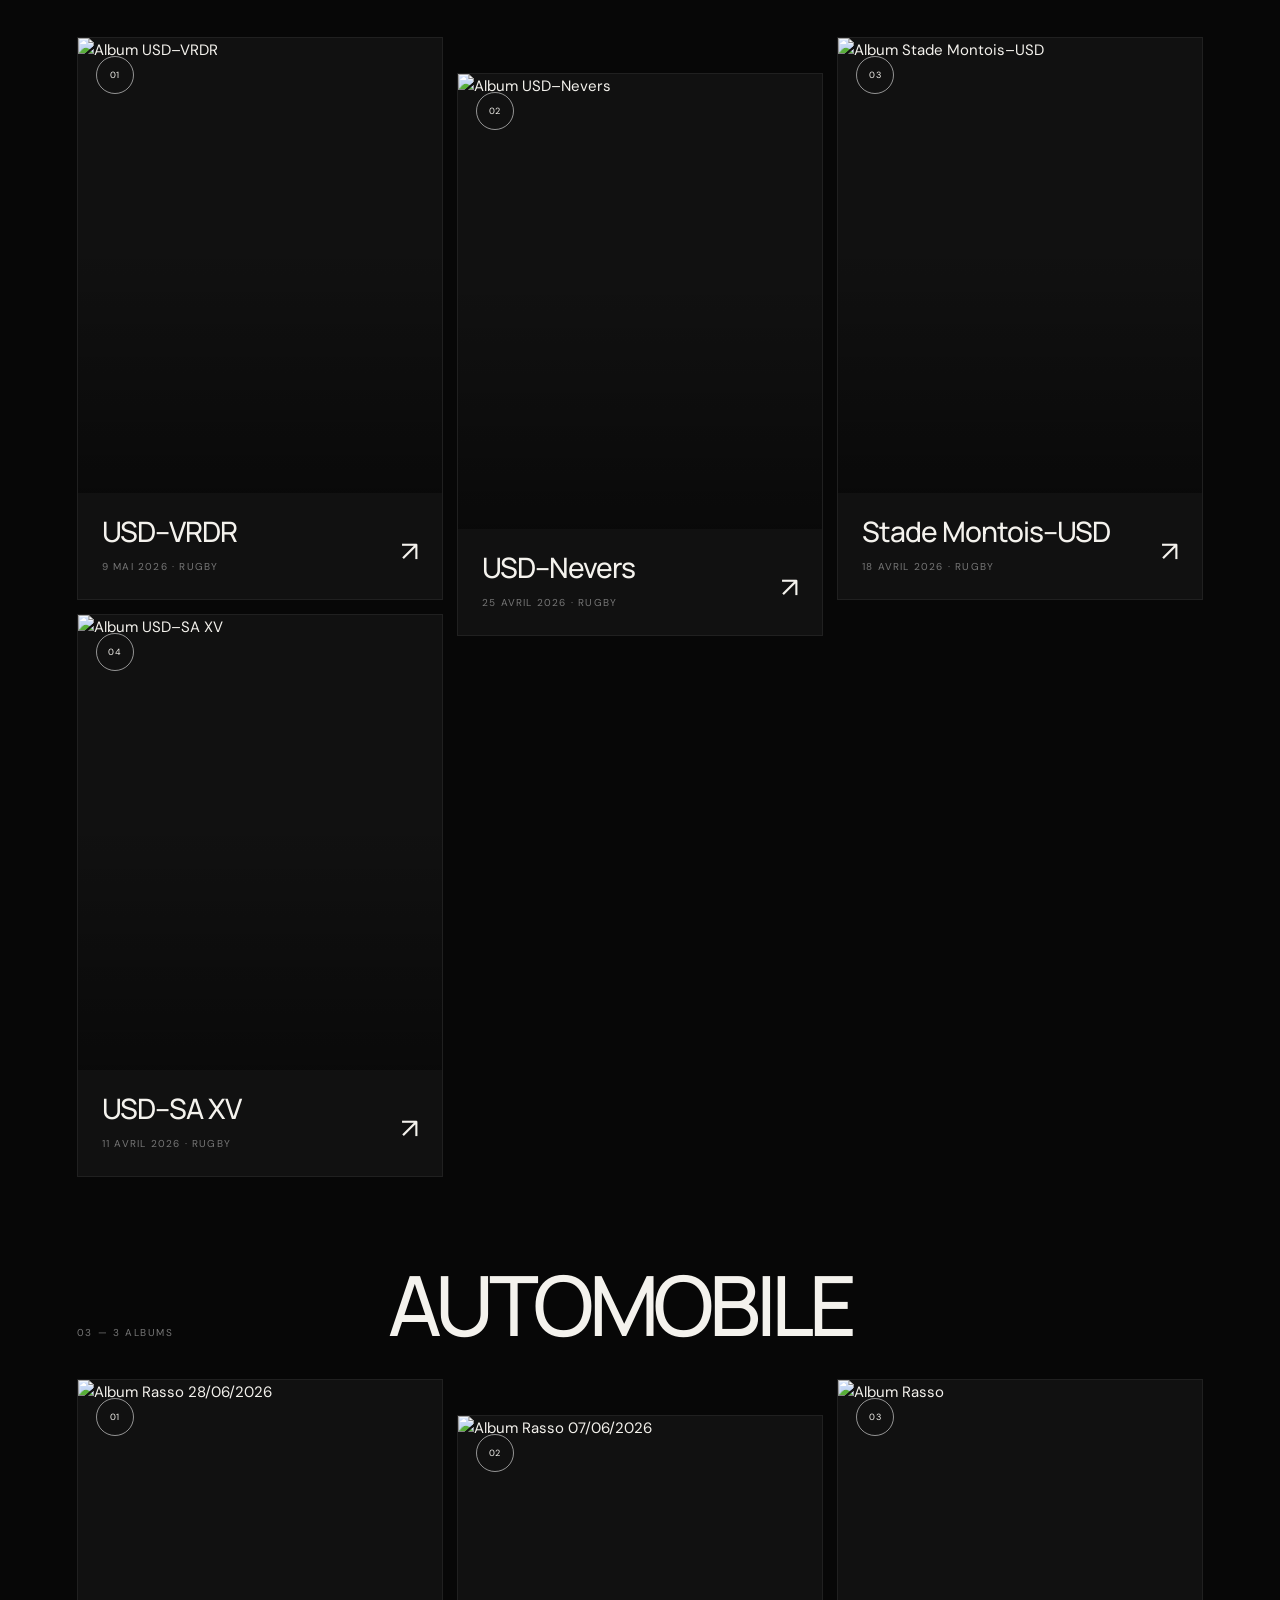
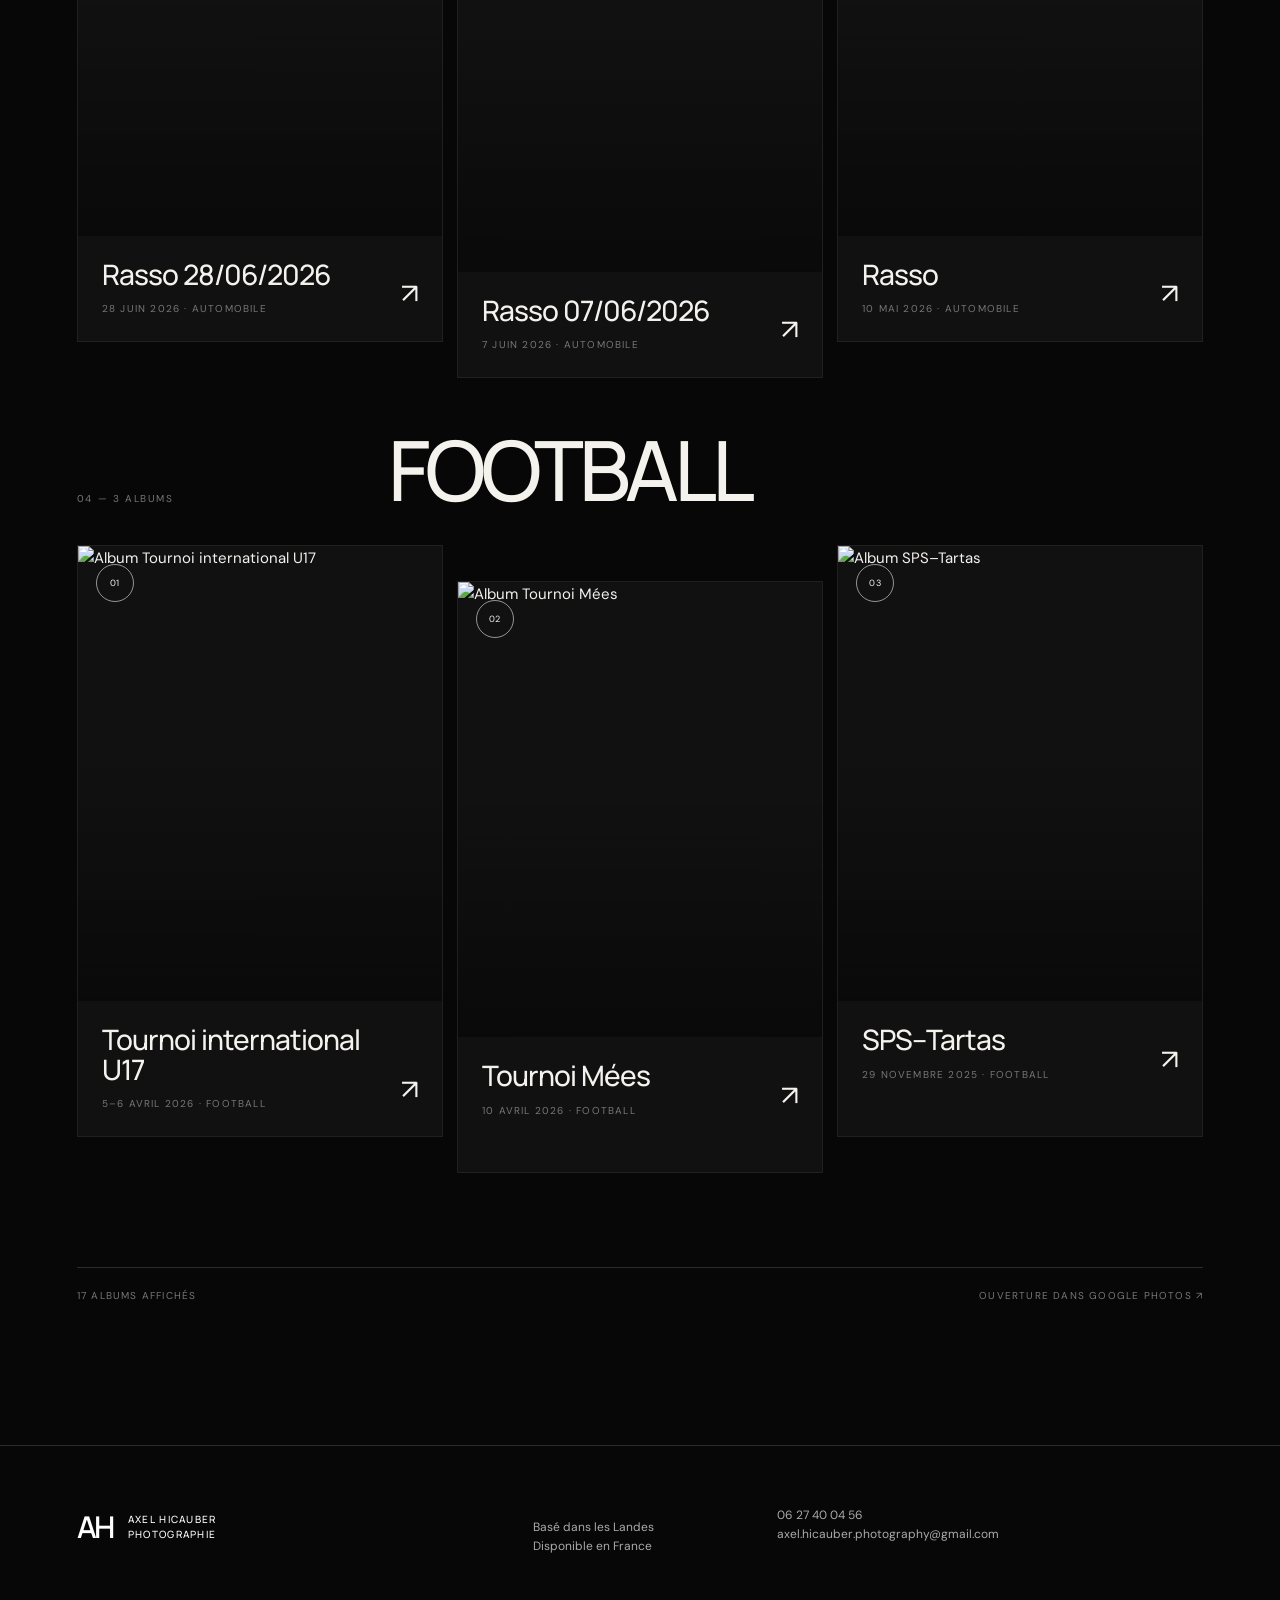
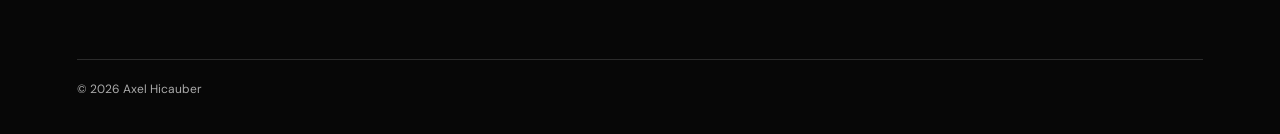
==== commit d1c424aa: "Update albums.html" ====
--- a/albums.html
+++ b/albums.html
@@ -1 +1 @@
-<!doctype html><html lang="fr"><head><meta charset="utf-8"><meta name="viewport" content="width=device-width,initial-scale=1"><meta name="description" content="Retrouvez les albums photo sportifs d’Axel Hicauber : cyclisme, rugby, football et automobile."><meta name="theme-color" content="#070707"><title>Albums — Axel Hicauber</title><link rel="preconnect" href="https://fonts.googleapis.com"><link rel="preconnect" href="https://fonts.gstatic.com" crossorigin><link href="https://fonts.googleapis.com/css2?family=DM+Sans:wght@400;500;600&family=Manrope:wght@400;500;600;700&display=swap" rel="stylesheet"><link rel="stylesheet" href="assets/css/style.css"><link rel="stylesheet" href="assets/css/albums.css"><script src="assets/js/main.js" defer></script></head><body><a class="skip-link" href="#main">Aller au contenu</a><header class="site-header solid" data-header><a class="brand" href="index.html" aria-label="Accueil Axel Hicauber"><span class="brand-mark">AH</span><span class="brand-name">Axel Hicauber<small>Photographie</small></span></a><button class="menu-toggle" type="button" aria-expanded="false" aria-controls="site-nav" aria-label="Ouvrir le menu"><span></span><span></span></button><nav id="site-nav" class="site-nav" aria-label="Navigation principale"><a href="index.html">Portfolio</a><a class="active" href="albums.html">Albums</a><a href="apropos.html">À propos</a><a href="tarifs.html">Tarifs</a><a class="nav-cta" href="contact.html">Me contacter</a></nav></header><main id="main" class="inner-page"><header class="albums-hero section"><p class="section-index reveal">Galeries complètes</p><h1 class="reveal">Tous les matchs.<em>Toutes les histoires.</em></h1><div class="albums-hero-bottom reveal"><p>Retrouvez les reportages complets, classés par discipline. Chaque album s’ouvre directement dans Google Photos.</p><div class="albums-total">17<small>albums disponibles</small></div></div></header><section class="album-toolbar section" aria-label="Filtrer les albums"><p>Choisir une discipline</p><div class="album-filters" role="group" aria-label="Sports"><button class="album-filter active" type="button" data-album-filter="all" aria-pressed="true">Tous <span>17</span></button><button class="album-filter" type="button" data-album-filter="cyclisme" aria-pressed="false">Cyclisme <span>7</span></button><button class="album-filter" type="button" data-album-filter="rugby" aria-pressed="false">Rugby <span>4</span></button><button class="album-filter" type="button" data-album-filter="automobile" aria-pressed="false">Automobile <span>3</span></button><button class="album-filter" type="button" data-album-filter="football" aria-pressed="false">Football <span>3</span></button></div></section><div class="section"><section class="album-sport-section" data-album-sport="cyclisme"><header class="album-section-head reveal"><p>01 — 7 albums</p><h2>Cyclisme</h2></header><div class="album-grid"><article class="album-card reveal"><a href="https://photos.app.goo.gl/sw63eHxvZ3jeaWD29" target="_blank" rel="noopener"><div class="album-cover"><img src="assets/images/cyclisme-echappee.webp" alt="Album Mauléon–Osquich" loading="lazy"><span class="album-index">01</span></div><div class="album-content"><div><h3>Mauléon–Osquich</h3><p>28 juin 2026 · Cyclisme</p></div><span class="album-arrow">↗</span></div></a></article><article class="album-card reveal"><a href="https://photos.app.goo.gl/3EftUAM7DSGrq9yJ8" target="_blank" rel="noopener"><div class="album-cover"><img src="assets/images/cyclisme-complicite.webp" alt="Album Anoeta" loading="lazy"><span class="album-index">02</span></div><div class="album-content"><div><h3>Anoeta</h3><p>24–25 mai 2026 · Cyclisme</p></div><span class="album-arrow">↗</span></div></a></article><article class="album-card reveal"><a href="https://photos.app.goo.gl/xz4vmAQBtPtGg1SYA" target="_blank" rel="noopener"><div class="album-cover"><img src="assets/images/cyclisme-victoire.webp" alt="Album Primevère 2026" loading="lazy"><span class="album-index">03</span></div><div class="album-content"><div><h3>Primevère 2026</h3><p>26 avril 2026 · Cyclisme</p></div><span class="album-arrow">↗</span></div></a></article><article class="album-card reveal"><a href="https://photos.app.goo.gl/DNFUiRymXjxx9Dkv9" target="_blank" rel="noopener"><div class="album-cover"><img src="assets/images/cyclisme-course.webp" alt="Album Course Salies" loading="lazy"><span class="album-index">04</span></div><div class="album-content"><div><h3>Course Salies</h3><p>19 avril 2026 · Cyclisme</p></div><span class="album-arrow">↗</span></div></a></article><article class="album-card reveal"><a href="https://photos.app.goo.gl/UQDjJTgS1fLnC4eP8" target="_blank" rel="noopener"><div class="album-cover"><img src="assets/images/cyclisme-peloton.webp" alt="Album Cambo–Lizarrieta" loading="lazy"><span class="album-index">05</span></div><div class="album-content"><div><h3>Cambo–Lizarrieta</h3><p>12 avril 2026 · Cyclisme</p></div><span class="album-arrow">↗</span></div></a></article><article class="album-card reveal"><a href="https://photos.app.goo.gl/VsPYFTEBZU9SSQBHA" target="_blank" rel="noopener"><div class="album-cover"><img src="assets/images/cyclisme-victoire-bras.webp" alt="Album Bayonne–Mouguerre 2026" loading="lazy"><span class="album-index">06</span></div><div class="album-content"><div><h3>Bayonne–Mouguerre 2026</h3><p>8 mars 2026 · Cyclisme</p></div><span class="album-arrow">↗</span></div></a></article><article class="album-card reveal"><a href="https://photos.app.goo.gl/oA83Du4FWE8VG52h8" target="_blank" rel="noopener"><div class="album-cover"><img src="assets/images/cyclisme-ventoux.webp" alt="Album Journée Iparralde" loading="lazy"><span class="album-index">07</span></div><div class="album-content"><div><h3>Journée Iparralde</h3><p>24 janvier 2026 · Cyclisme</p></div><span class="album-arrow">↗</span></div></a></article></div></section><section class="album-sport-section" data-album-sport="rugby"><header class="album-section-head reveal"><p>02 — 4 albums</p><h2>Rugby</h2></header><div class="album-grid"><article class="album-card reveal"><a href="https://photos.app.goo.gl/o8boXst3J7fLovB98" target="_blank" rel="noopener"><div class="album-cover"><img src="assets/images/rugby-touche.webp" alt="Album USD–VRDR" loading="lazy"><span class="album-index">01</span></div><div class="album-content"><div><h3>USD–VRDR</h3><p>9 mai 2026 · Rugby</p></div><span class="album-arrow">↗</span></div></a></article><article class="album-card reveal"><a href="https://photos.app.goo.gl/aN82Y6XgFVeFcaPW7" target="_blank" rel="noopener"><div class="album-cover"><img src="assets/images/rugby-passe.webp" alt="Album USD–Nevers" loading="lazy"><span class="album-index">02</span></div><div class="album-content"><div><h3>USD–Nevers</h3><p>25 avril 2026 · Rugby</p></div><span class="album-arrow">↗</span></div></a></article><article class="album-card reveal"><a href="https://photos.app.goo.gl/taddFqppnfniZa5o6" target="_blank" rel="noopener"><div class="album-cover"><img src="assets/images/rugby-essai.webp" alt="Album Stade Montois–USD" loading="lazy"><span class="album-index">03</span></div><div class="album-content"><div><h3>Stade Montois–USD</h3><p>18 avril 2026 · Rugby</p></div><span class="album-arrow">↗</span></div></a></article><article class="album-card reveal"><a href="https://photos.app.goo.gl/xJnZcmpLmD2WcS4c6" target="_blank" rel="noopener"><div class="album-cover"><img src="assets/images/rugby-touche-ciel.webp" alt="Album USD–SA XV" loading="lazy"><span class="album-index">04</span></div><div class="album-content"><div><h3>USD–SA XV</h3><p>11 avril 2026 · Rugby</p></div><span class="album-arrow">↗</span></div></a></article></div></section><section class="album-sport-section" data-album-sport="automobile"><header class="album-section-head reveal"><p>03 — 3 albums</p><h2>Automobile</h2></header><div class="album-grid"><article class="album-card reveal"><a href="https://photos.app.goo.gl/5XfQXm8oMTWAhWSN8" target="_blank" rel="noopener"><div class="album-cover"><img src="assets/images/auto-mustang-orange.webp" alt="Album Rasso 28/06/2026" loading="lazy"><span class="album-index">01</span></div><div class="album-content"><div><h3>Rasso 28/06/2026</h3><p>28 juin 2026 · Automobile</p></div><span class="album-arrow">↗</span></div></a></article><article class="album-card reveal"><a href="https://photos.app.goo.gl/jwNSJVU5pT7h7iUJ9" target="_blank" rel="noopener"><div class="album-cover"><img src="assets/images/auto-porsche-architecture.webp" alt="Album Rasso 07/06/2026" loading="lazy"><span class="album-index">02</span></div><div class="album-content"><div><h3>Rasso 07/06/2026</h3><p>7 juin 2026 · Automobile</p></div><span class="album-arrow">↗</span></div></a></article><article class="album-card reveal"><a href="https://photos.app.goo.gl/6zja2U3WjKBpDMvw8" target="_blank" rel="noopener"><div class="album-cover"><img src="assets/images/auto-rassemblement.webp" alt="Album Rasso" loading="lazy"><span class="album-index">03</span></div><div class="album-content"><div><h3>Rasso</h3><p>10 mai 2026 · Automobile</p></div><span class="album-arrow">↗</span></div></a></article></div></section><section class="album-sport-section" data-album-sport="football"><header class="album-section-head reveal"><p>04 — 3 albums</p><h2>Football</h2></header><div class="album-grid"><article class="album-card reveal"><a href="https://photos.app.goo.gl/pqy9QkvzdyrrbhAp8" target="_blank" rel="noopener"><div class="album-cover"><img src="assets/images/football-victoire-equipe.webp" alt="Album Tournoi international U17" loading="lazy"><span class="album-index">01</span></div><div class="album-content"><div><h3>Tournoi international U17</h3><p>5–6 avril 2026 · Football</p></div><span class="album-arrow">↗</span></div></a></article><article class="album-card reveal"><a href="https://photos.app.goo.gl/UUEAoyKAG7qC2mMTA" target="_blank" rel="noopener"><div class="album-cover"><img src="assets/images/football-dribble.webp" alt="Album Tournoi Mées" loading="lazy"><span class="album-index">02</span></div><div class="album-content"><div><h3>Tournoi Mées</h3><p>10 avril 2026 · Football</p></div><span class="album-arrow">↗</span></div></a></article><article class="album-card reveal"><a href="https://photos.app.goo.gl/RgNBS5cDc8A5aJXq6" target="_blank" rel="noopener"><div class="album-cover"><img src="assets/images/football-duel.webp" alt="Album SPS–Tartas" loading="lazy"><span class="album-index">03</span></div><div class="album-content"><div><h3>SPS–Tartas</h3><p>29 novembre 2025 · Football</p></div><span class="album-arrow">↗</span></div></a></article></div></section><div class="albums-note"><span data-album-count>17 albums affichés</span><span>Ouverture dans Google Photos ↗</span></div></div></main><footer class="site-footer"><div class="footer-brand">AH<span>Axel Hicauber<br>Photographie</span></div><div><p>Basé dans les Landes<br>Disponible en France</p></div><div><a href="tel:+33627400456">06 27 40 04 56</a><a href="mailto:axel.hicauber.photography@gmail.com">axel.hicauber.photography@gmail.com</a></div><p class="copyright">© <span data-year></span> Axel Hicauber</p></footer><script>(()=>{const filters=[...document.querySelectorAll('[data-album-filter]')],sections=[...document.querySelectorAll('[data-album-sport]')],count=document.querySelector('[data-album-count]'),totals={all:17,cyclisme:7,rugby:4,automobile:3,football:3};filters.forEach(button=>button.addEventListener('click',()=>{const sport=button.dataset.albumFilter;filters.forEach(item=>{const active=item===button;item.classList.toggle('active',active);item.setAttribute('aria-pressed',String(active))});sections.forEach(section=>{section.hidden=sport!=='all'&&section.dataset.albumSport!==sport});count.textContent=totals[sport]+' album'+(totals[sport]>1?'s':'')+' affiché'+(totals[sport]>1?'s':'')}))})()</script></body></html>+<!doctype html><html lang="fr"><head><meta charset="utf-8"><meta name="viewport" content="width=device-width,initial-scale=1"><meta name="description" content="Retrouvez les albums photo sportifs d’Axel Hicauber : cyclisme, rugby, football et automobile."><meta name="theme-color" content="#070707"><title>Albums — Axel Hicauber</title><link rel="preconnect" href="https://fonts.googleapis.com"><link rel="preconnect" href="https://fonts.gstatic.com" crossorigin><link href="https://fonts.googleapis.com/css2?family=DM+Sans:wght@400;500;600&family=Manrope:wght@400;500;600;700&display=swap" rel="stylesheet"><link rel="stylesheet" href="assets/css/style.css"><link rel="stylesheet" href="assets/css/albums.css"><script src="assets/js/main.js" defer></script></head><body><a class="skip-link" href="#main">Aller au contenu</a><header class="site-header solid" data-header><a class="brand" href="index.html" aria-label="Accueil Axel Hicauber"><span class="brand-mark">AH</span><span class="brand-name">Axel Hicauber<small>Photographie</small></span></a><button class="menu-toggle" type="button" aria-expanded="false" aria-controls="site-nav" aria-label="Ouvrir le menu"><span></span><span></span></button><nav id="site-nav" class="site-nav" aria-label="Navigation principale"><a href="index.html">Portfolio</a><a class="active" href="albums.html">Albums</a><a href="apropos.html">À propos</a><a href="tarifs.html">Tarifs</a><a class="nav-cta" href="contact.html">Me contacter</a></nav></header><main id="main" class="inner-page"><header class="albums-hero section"><p class="section-index reveal">Galeries complètes</p><h1 class="reveal">Tous les matchs.<em>Toutes les histoires.</em></h1><div class="albums-hero-bottom reveal"><p>Retrouvez les reportages complets, classés par discipline. Chaque album s’ouvre directement dans Google Photos.</p><div class="albums-total">17<small>albums disponibles</small></div></div></header><section class="album-toolbar section" aria-label="Filtrer les albums"><p>Choisir une discipline</p><div class="album-filters" role="group" aria-label="Sports"><button class="album-filter active" type="button" data-album-filter="all" aria-pressed="true">Tous <span>17</span></button><button class="album-filter" type="button" data-album-filter="cyclisme" aria-pressed="false">Cyclisme <span>7</span></button><button class="album-filter" type="button" data-album-filter="rugby" aria-pressed="false">Rugby <span>4</span></button><button class="album-filter" type="button" data-album-filter="automobile" aria-pressed="false">Automobile <span>3</span></button><button class="album-filter" type="button" data-album-filter="football" aria-pressed="false">Football <span>3</span></button></div></section><div class="section"><section class="album-sport-section" data-album-sport="cyclisme"><header class="album-section-head reveal"><p>01 — 7 albums</p><h2>Cyclisme</h2></header><div class="album-grid"><article class="album-card reveal"><a href="https://photos.app.goo.gl/sw63eHxvZ3jeaWD29" target="_blank" rel="noopener"><div class="album-cover"><img src="https://lh3.googleusercontent.com/pw/AP1GczN3Y1iyhDOj_b50xAx7H0GdMak5JCCIM0lmeZ4TAUxuliwADGOO36_0FF-PRFvAwAwx_d7P8JdJJ_I0ma-OVgXSiVxC3Jadn6fikU8fLgLY20dtdXA=w1200-h630-p-k-no" alt="Album Mauléon–Osquich" loading="lazy" referrerpolicy="no-referrer"><span class="album-index">01</span></div><div class="album-content"><div><h3>Mauléon–Osquich</h3><p>28 juin 2026 · Cyclisme</p></div><span class="album-arrow">↗</span></div></a></article><article class="album-card reveal"><a href="https://photos.app.goo.gl/3EftUAM7DSGrq9yJ8" target="_blank" rel="noopener"><div class="album-cover"><img src="https://lh3.googleusercontent.com/pw/AP1GczMBCNzWZg-_WLa2sGP6Ug5HWnLlEsGyc3fkGaenUZonikSS_ip5uYwqT5RITimMpo2raUfp0sctXqX6VdtPDDBLhjIt7Pp9yRQwagjeqrlcrheZ108=w1200-h630-p-k-no" alt="Album Anoeta" loading="lazy" referrerpolicy="no-referrer"><span class="album-index">02</span></div><div class="album-content"><div><h3>Anoeta</h3><p>24–25 mai 2026 · Cyclisme</p></div><span class="album-arrow">↗</span></div></a></article><article class="album-card reveal"><a href="https://photos.app.goo.gl/xz4vmAQBtPtGg1SYA" target="_blank" rel="noopener"><div class="album-cover"><img src="https://lh3.googleusercontent.com/pw/AP1GczMOT_ZI4ueVjybhPOsTc9c-cnroV5HxIeLwX1NVKWihwG9gLoMtKT4j_N16HnYtEvuaai3vx49-Cx_oTDhGTwtgcIXnqL0Dx0G5LHNFKVMMnlrflSs=w1200-h630-p-k-no" alt="Album Primevère 2026" loading="lazy" referrerpolicy="no-referrer"><span class="album-index">03</span></div><div class="album-content"><div><h3>Primevère 2026</h3><p>26 avril 2026 · Cyclisme</p></div><span class="album-arrow">↗</span></div></a></article><article class="album-card reveal"><a href="https://photos.app.goo.gl/DNFUiRymXjxx9Dkv9" target="_blank" rel="noopener"><div class="album-cover"><img src="https://lh3.googleusercontent.com/pw/AP1GczOz2imhcAFbiwM_lU0gM_1o-DhbZwo-MXmlcxIbb9TfIUjIM8_qUeLIAly7pCFkeP_Ln4brsz3nAVMWNvocheuF8uawFErBA86TSslOgFbxANEreZk=w1200-h630-p-k-no" alt="Album Course Salies" loading="lazy" referrerpolicy="no-referrer"><span class="album-index">04</span></div><div class="album-content"><div><h3>Course Salies</h3><p>19 avril 2026 · Cyclisme</p></div><span class="album-arrow">↗</span></div></a></article><article class="album-card reveal"><a href="https://photos.app.goo.gl/UQDjJTgS1fLnC4eP8" target="_blank" rel="noopener"><div class="album-cover"><img src="https://lh3.googleusercontent.com/pw/AP1GczMV-FhEl7WX6Ocb-9w54v8gYl6XDBo699wWLMtrYxqNYjDewRacdc-fMdjZ-MIL2YOMBI49dt0JnNUoSktuhxPH6B8ohGynfCJPTI2EbBKfKVu5ERw=w1200-h630-p-k-no" alt="Album Cambo–Lizarrieta" loading="lazy" referrerpolicy="no-referrer"><span class="album-index">05</span></div><div class="album-content"><div><h3>Cambo–Lizarrieta</h3><p>12 avril 2026 · Cyclisme</p></div><span class="album-arrow">↗</span></div></a></article><article class="album-card reveal"><a href="https://photos.app.goo.gl/VsPYFTEBZU9SSQBHA" target="_blank" rel="noopener"><div class="album-cover"><img src="https://lh3.googleusercontent.com/pw/AP1GczMzJ242a902b7h62_i1bTavSV1Z0I5Q211RYbJ9m-CCe6zzAahJRD6012Q5OKuPBCRFq2lGypEdmktmH8WcmmF2MXQbl9AN_KIvYM8yxsxtFiUh7rM=w1200-h630-p-k-no" alt="Album Bayonne–Mouguerre 2026" loading="lazy" referrerpolicy="no-referrer"><span class="album-index">06</span></div><div class="album-content"><div><h3>Bayonne–Mouguerre 2026</h3><p>8 mars 2026 · Cyclisme</p></div><span class="album-arrow">↗</span></div></a></article><article class="album-card reveal"><a href="https://photos.app.goo.gl/oA83Du4FWE8VG52h8" target="_blank" rel="noopener"><div class="album-cover"><img src="https://lh3.googleusercontent.com/pw/AP1GczMuyBoOG3c3XMHgprcKBqdJpviaRzlLWvgNVaAj9bxzGtzK5VJNbJR-HHRhCFwH6hQaRzrYrkwQ-VTOeLGDQodCAyELb2jixr8-5dbnBpdBXe2zwUs=w1200-h630-p-k-no" alt="Album Journée Iparralde" loading="lazy" referrerpolicy="no-referrer"><span class="album-index">07</span></div><div class="album-content"><div><h3>Journée Iparralde</h3><p>24 janvier 2026 · Cyclisme</p></div><span class="album-arrow">↗</span></div></a></article></div></section><section class="album-sport-section" data-album-sport="rugby"><header class="album-section-head reveal"><p>02 — 4 albums</p><h2>Rugby</h2></header><div class="album-grid"><article class="album-card reveal"><a href="https://photos.app.goo.gl/o8boXst3J7fLovB98" target="_blank" rel="noopener"><div class="album-cover"><img src="https://lh3.googleusercontent.com/pw/AP1GczP29TRwtBmWwhLLKdWYtJf5d1MqJV5MUIciXAGNyP69Nl5RutAsmNc_eE7BRcS7hMUcOvY7X6V6WkNPINVWtFM_pDU8s3iHXryTQuMFEHPewr6VbDY=w1200-h630-p-k-no" alt="Album USD–VRDR" loading="lazy" referrerpolicy="no-referrer"><span class="album-index">01</span></div><div class="album-content"><div><h3>USD–VRDR</h3><p>9 mai 2026 · Rugby</p></div><span class="album-arrow">↗</span></div></a></article><article class="album-card reveal"><a href="https://photos.app.goo.gl/aN82Y6XgFVeFcaPW7" target="_blank" rel="noopener"><div class="album-cover"><img src="https://lh3.googleusercontent.com/pw/AP1GczOHls_BbE99UooospD0VciAfsQgtXMrSja1O2AwUETzBVonXV04gkOzBfgsdj8XWpj6gGhBLmF274MYz8bmTl2leKjWzd0GnRQLEnNWG56orz0mV_0=w1200-h630-p-k-no" alt="Album USD–Nevers" loading="lazy" referrerpolicy="no-referrer"><span class="album-index">02</span></div><div class="album-content"><div><h3>USD–Nevers</h3><p>25 avril 2026 · Rugby</p></div><span class="album-arrow">↗</span></div></a></article><article class="album-card reveal"><a href="https://photos.app.goo.gl/taddFqppnfniZa5o6" target="_blank" rel="noopener"><div class="album-cover"><img src="https://lh3.googleusercontent.com/pw/AP1GczOBVCjGS3lEPFF3HZFhdc8eneGpBTg1r2flmOHy6zRiL_TTKb2e_M9Rh-4YonS-PtxFC1VvoZiZatkdsqD9iOXBDhWKyabmzMySgUzO_ntpWPNMQPU=w1200-h630-p-k-no" alt="Album Stade Montois–USD" loading="lazy" referrerpolicy="no-referrer"><span class="album-index">03</span></div><div class="album-content"><div><h3>Stade Montois–USD</h3><p>18 avril 2026 · Rugby</p></div><span class="album-arrow">↗</span></div></a></article><article class="album-card reveal"><a href="https://photos.app.goo.gl/xJnZcmpLmD2WcS4c6" target="_blank" rel="noopener"><div class="album-cover"><img src="https://lh3.googleusercontent.com/pw/AP1GczNB9Dh7_z5tXbhadbxnGr3IlouraREsgAhyOjIPEzuiaur5bBdmnjLWpHT0u6V39M_h9yAgn9lhTI-zJRjnwcrX-tbbRw1rxHy3x4ihUWh-yqxmMsw=w1200-h630-p-k-no" alt="Album USD–SA XV" loading="lazy" referrerpolicy="no-referrer"><span class="album-index">04</span></div><div class="album-content"><div><h3>USD–SA XV</h3><p>11 avril 2026 · Rugby</p></div><span class="album-arrow">↗</span></div></a></article></div></section><section class="album-sport-section" data-album-sport="automobile"><header class="album-section-head reveal"><p>03 — 3 albums</p><h2>Automobile</h2></header><div class="album-grid"><article class="album-card reveal"><a href="https://photos.app.goo.gl/5XfQXm8oMTWAhWSN8" target="_blank" rel="noopener"><div class="album-cover"><img src="https://lh3.googleusercontent.com/pw/AP1GczMZbFA9IGjwM58rhJblkiNb6hoDAzrBGbpsHkbmoxSZIT6YkEdEznJNKgiBZpWHqn8h8m-JXovnHP3MST8-8L2JaFZySbg5HOkq-3mJguZsetjlOGA=w1200-h630-p-k-no" alt="Album Rasso 28/06/2026" loading="lazy" referrerpolicy="no-referrer"><span class="album-index">01</span></div><div class="album-content"><div><h3>Rasso 28/06/2026</h3><p>28 juin 2026 · Automobile</p></div><span class="album-arrow">↗</span></div></a></article><article class="album-card reveal"><a href="https://photos.app.goo.gl/jwNSJVU5pT7h7iUJ9" target="_blank" rel="noopener"><div class="album-cover"><img src="https://lh3.googleusercontent.com/pw/AP1GczPQKjXgT4uUenvF2a8SIDFzBYHvRbgT9rgocY-45LRYkVgz6Hy2NpJOou9anWRLWnxTfgq1AgcSKl5RA3TZeRW4dTm2ojcxT0ienAV2PL_qXFc8BuI=w1200-h630-p-k-no" alt="Album Rasso 07/06/2026" loading="lazy" referrerpolicy="no-referrer"><span class="album-index">02</span></div><div class="album-content"><div><h3>Rasso 07/06/2026</h3><p>7 juin 2026 · Automobile</p></div><span class="album-arrow">↗</span></div></a></article><article class="album-card reveal"><a href="https://photos.app.goo.gl/6zja2U3WjKBpDMvw8" target="_blank" rel="noopener"><div class="album-cover"><img src="https://lh3.googleusercontent.com/pw/AP1GczPF_NQsSmggza7JwQhuqs7Kxz9i4IxoQccobIbDPPtKLG0oNU2yvk6uUJVTv8i0kV-lZWvM0Qa57emEOyjj7G5TNuuEz7OFWnifkLlhBHJlKjvXQkQ=w1200-h630-p-k-no" alt="Album Rasso" loading="lazy" referrerpolicy="no-referrer"><span class="album-index">03</span></div><div class="album-content"><div><h3>Rasso</h3><p>10 mai 2026 · Automobile</p></div><span class="album-arrow">↗</span></div></a></article></div></section><section class="album-sport-section" data-album-sport="football"><header class="album-section-head reveal"><p>04 — 3 albums</p><h2>Football</h2></header><div class="album-grid"><article class="album-card reveal"><a href="https://photos.app.goo.gl/pqy9QkvzdyrrbhAp8" target="_blank" rel="noopener"><div class="album-cover"><img src="https://lh3.googleusercontent.com/pw/AP1GczPlJGr2hR3-PIVnjMNej2lTw82v63oSrc-MhSREAXTJxT_-Nj16bm8_A45jakRBzBHhIBMCC6uheoi9fpYYtHdyJg7Z5OXeYuB4gI7Pzp4iWrAWOSw=w1200-h630-p-k-no" alt="Album Tournoi international U17" loading="lazy" referrerpolicy="no-referrer"><span class="album-index">01</span></div><div class="album-content"><div><h3>Tournoi international U17</h3><p>5–6 avril 2026 · Football</p></div><span class="album-arrow">↗</span></div></a></article><article class="album-card reveal"><a href="https://photos.app.goo.gl/UUEAoyKAG7qC2mMTA" target="_blank" rel="noopener"><div class="album-cover"><img src="https://lh3.googleusercontent.com/pw/AP1GczOzRbjSwkIAPx-VUNr1ecE3-ZMdTX9ywoQ15G_gbI5CfpakRHbdZ9lOYzxm13_0GFJxDzQAOJWPejwsrZu9IXEASxR4PDnvcYujF8vZAbi7DAq526g=w1200-h630-p-k-no" alt="Album Tournoi Mées" loading="lazy" referrerpolicy="no-referrer"><span class="album-index">02</span></div><div class="album-content"><div><h3>Tournoi Mées</h3><p>10 avril 2026 · Football</p></div><span class="album-arrow">↗</span></div></a></article><article class="album-card reveal"><a href="https://photos.app.goo.gl/RgNBS5cDc8A5aJXq6" target="_blank" rel="noopener"><div class="album-cover"><img src="https://lh3.googleusercontent.com/pw/AP1GczOueIgFbYz29sl3fdUL0LCCWUlvrcx81SXHx-QBAf26Y5_v-u_zemTMawvCA1Kr9zr_cKq_zzYt7eheppq0pvzKWLq2JIOotf5Gu_3W-EV_s0LtqNo=w1200-h630-p-k-no" alt="Album SPS–Tartas" loading="lazy" referrerpolicy="no-referrer"><span class="album-index">03</span></div><div class="album-content"><div><h3>SPS–Tartas</h3><p>29 novembre 2025 · Football</p></div><span class="album-arrow">↗</span></div></a></article></div></section><div class="albums-note"><span data-album-count>17 albums affichés</span><span>Ouverture dans Google Photos ↗</span></div></div></main><footer class="site-footer"><div class="footer-brand">AH<span>Axel Hicauber<br>Photographie</span></div><div><p>Basé dans les Landes<br>Disponible en France</p></div><div><a href="tel:+33627400456">06 27 40 04 56</a><a href="mailto:axel.hicauber.photography@gmail.com">axel.hicauber.photography@gmail.com</a></div><p class="copyright">© <span data-year></span> Axel Hicauber</p></footer><script>(()=>{const filters=[...document.querySelectorAll('[data-album-filter]')],sections=[...document.querySelectorAll('[data-album-sport]')],count=document.querySelector('[data-album-count]'),totals={all:17,cyclisme:7,rugby:4,automobile:3,football:3};filters.forEach(button=>button.addEventListener('click',()=>{const sport=button.dataset.albumFilter;filters.forEach(item=>{const active=item===button;item.classList.toggle('active',active);item.setAttribute('aria-pressed',String(active))});sections.forEach(section=>{section.hidden=sport!=='all'&&section.dataset.albumSport!==sport});count.textContent=totals[sport]+' album'+(totals[sport]>1?'s':'')+' affiché'+(totals[sport]>1?'s':'')}))})()</script></body></html>
